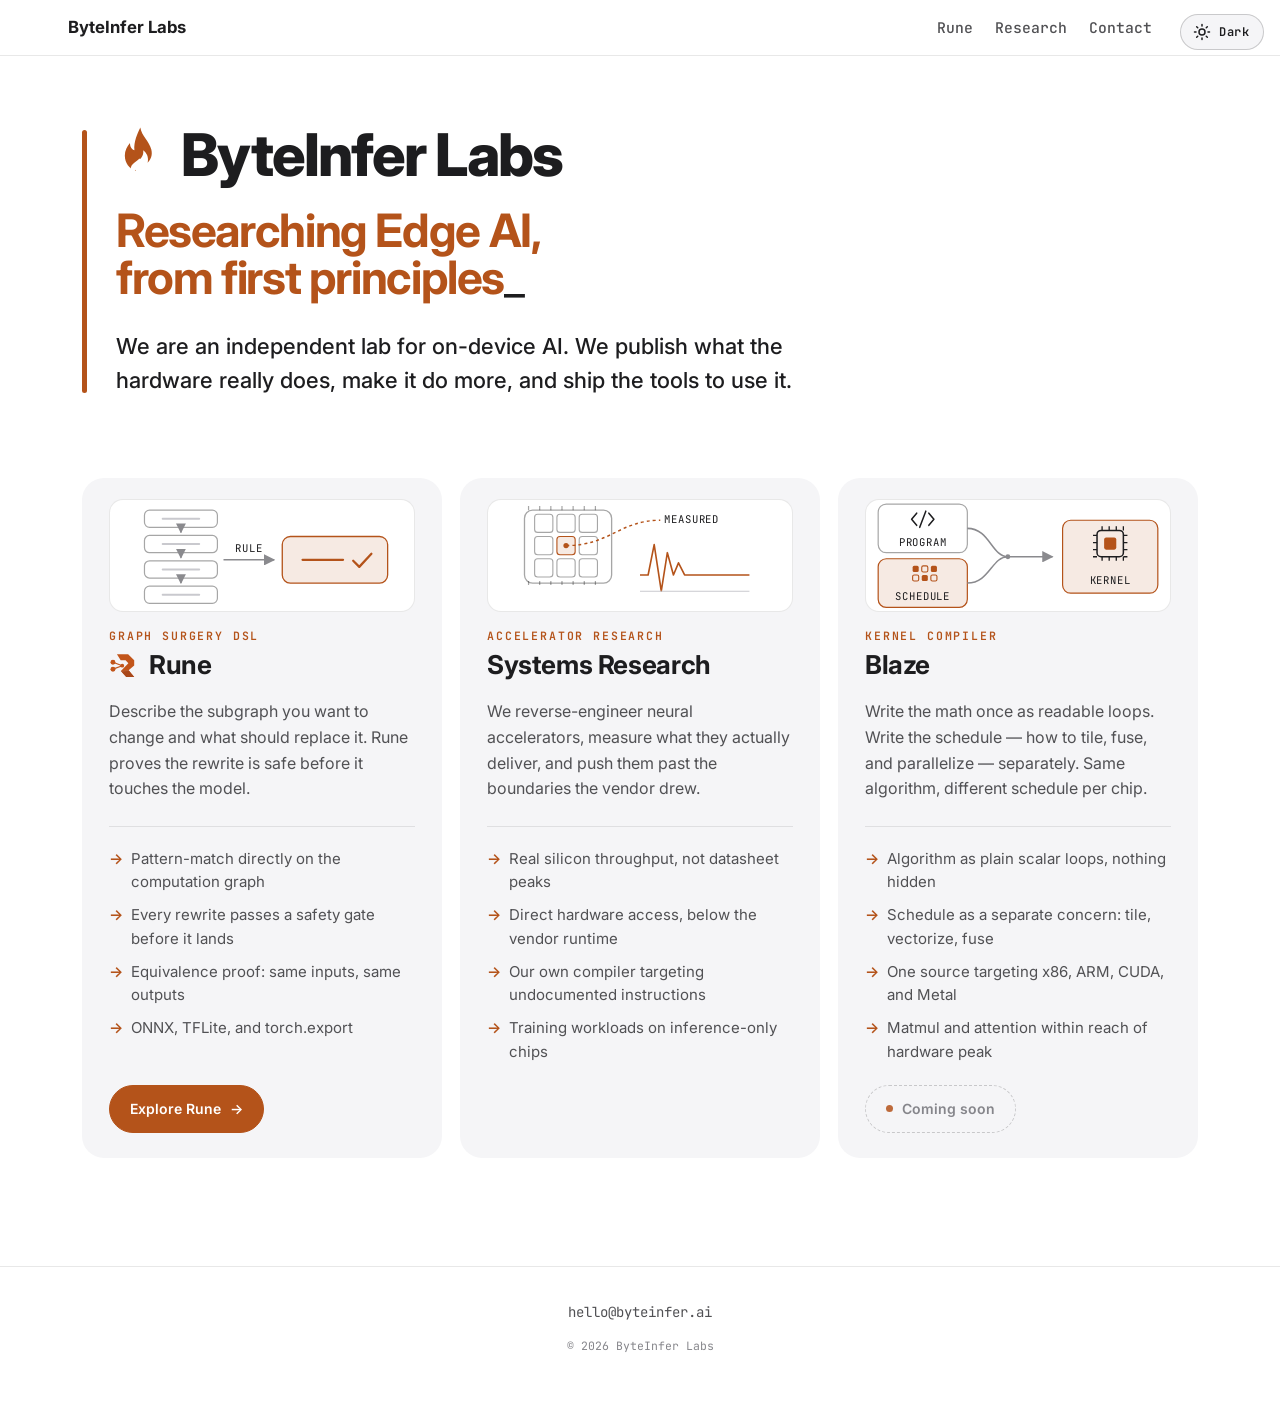
==== index.html @ 76b3116e "rewrite product card prose for clarity Remove redundancy between Rune desc and bullets, replace unex" ====
<!DOCTYPE html>
<html lang="en">
<head>
    <meta charset="UTF-8">
    <meta name="viewport" content="width=device-width, initial-scale=1.0">
    <title>ByteInfer Labs — Researching Edge AI, from first principles</title>
    <meta name="description" content="ByteInfer Labs is an independent lab for on-device AI. We publish what the hardware really does, make it do more, and ship the tools to use it: Rune, a graph surgery DSL; Blaze, a kernel compiler.">
    <script>try{var t=localStorage.getItem('byteinfer-theme');if(!t&&matchMedia('(prefers-color-scheme: dark)').matches)t='dark';if(t==='dark')document.documentElement.setAttribute('data-theme','dark');}catch(e){}</script>
    <link rel="preconnect" href="https://fonts.googleapis.com">
    <link rel="preconnect" href="https://fonts.gstatic.com" crossorigin>
    <link href="https://fonts.googleapis.com/css2?family=JetBrains+Mono:wght@300;400;500;600&family=Inter:wght@300;400;500;600;700;800&family=Space+Grotesk:wght@400;500;600;700&display=swap" rel="stylesheet">
    <link rel="icon" type="image/svg+xml" href="rune/brand/rune-favicon.svg">
    <link rel="stylesheet" href="styles.css">
</head>
<body>
    <button id="theme-toggle" type="button" aria-label="Toggle color theme" title="Toggle light / dark">
        <svg class="ic-sun" viewBox="0 0 24 24" width="18" height="18" fill="none" stroke="currentColor" stroke-width="2" stroke-linecap="round" stroke-linejoin="round"><circle cx="12" cy="12" r="4"></circle><path d="M12 2v2M12 20v2M4.9 4.9l1.4 1.4M17.7 17.7l1.4 1.4M2 12h2M20 12h2M4.9 19.1l1.4-1.4M17.7 6.3l1.4-1.4"></path></svg>
        <svg class="ic-moon" viewBox="0 0 24 24" width="18" height="18" fill="none" stroke="currentColor" stroke-width="2" stroke-linecap="round" stroke-linejoin="round"><path d="M21 12.8A9 9 0 1 1 11.2 3a7 7 0 0 0 9.8 9.8z"></path></svg>
        <span class="tlbl">Dark</span>
    </button>


    <!-- Nav bar -->
    <nav class="topnav">
        <a href="index.html" class="topnav-brand">
            <img src="flame-transparent.png" alt="" class="topnav-flame">
            ByteInfer Labs
        </a>
        <div class="topnav-links">
            <a href="rune/">Rune</a>
            <a href="#research">Research</a>
            <a href="mailto:hello@byteinfer.ai">Contact</a>
        </div>
    </nav>

    <!-- Hero -->
    <section class="hero">
        <div class="hero-content">
            <div class="hero-mark">
                <svg class="flame" viewBox="0 0 64 80" aria-hidden="true"><path fill="var(--accent)" d="M33 2c2 12 12 18 15 30 2 8-1 14-5 18 2-8-2-14-6-17 1 8-4 12-8 16-3 3-4 8-2 12-9-3-15-11-15-21 0-7 3-12 7-17 0 6 3 9 6 10-1-12 4-22 8-31z"/><path fill="var(--bg)" d="M32 44c3 5 6 8 5 14-1 5-5 8-9 9 2-3 2-6 0-9-2 3-5 4-5 8-3-3-4-8-2-12 2-4 7-6 11-10z"/></svg>
                <h1 class="brand-name">ByteInfer Labs</h1>
            </div>
            <h2 class="tagline">Researching Edge AI, from first principles<span class="cursor">_</span></h2>
            <p class="subtitle">We are an independent lab for on-device AI. We publish what the hardware really does, make it do more, and ship the tools to use it.</p>
        </div>
    </section>

    <!-- Products -->
    <section class="product-section">
        <div class="product-grid">
            <!-- Rune -->
            <div class="product-card">
                <div class="product-card-inner">
                    <svg class="card-art" viewBox="0 0 300 110" role="img" aria-hidden="true">
                    <defs><marker id="ah-rune" viewBox="0 0 10 10" refX="9" refY="5" markerWidth="7" markerHeight="7" orient="auto-start-reverse"><path d="M0 0L10 5L0 10z" fill="var(--edge)"/></marker></defs>
<rect x="34" y="10" width="72" height="17" rx="5" fill="var(--nd-fill)" stroke="var(--nd-port-stroke)" stroke-width="1.2"/><path d="M52 18.5h36" stroke="var(--edge-dead)" stroke-width="2" stroke-linecap="round"/>
<rect x="34" y="35" width="72" height="17" rx="5" fill="var(--nd-fill)" stroke="var(--nd-port-stroke)" stroke-width="1.2"/><path d="M52 43.5h36" stroke="var(--edge-dead)" stroke-width="2" stroke-linecap="round"/>
<rect x="34" y="60" width="72" height="17" rx="5" fill="var(--nd-fill)" stroke="var(--nd-port-stroke)" stroke-width="1.2"/><path d="M52 68.5h36" stroke="var(--edge-dead)" stroke-width="2" stroke-linecap="round"/>
<rect x="34" y="85" width="72" height="17" rx="5" fill="var(--nd-fill)" stroke="var(--nd-port-stroke)" stroke-width="1.2"/><path d="M52 93.5h36" stroke="var(--edge-dead)" stroke-width="2" stroke-linecap="round"/>
<path d="M70 27v5" stroke="var(--edge)" stroke-width="1.4" fill="none" marker-end="url(#ah-rune)"/>
<path d="M70 52v5" stroke="var(--edge)" stroke-width="1.4" fill="none" marker-end="url(#ah-rune)"/>
<path d="M70 77v5" stroke="var(--edge)" stroke-width="1.4" fill="none" marker-end="url(#ah-rune)"/>
<path d="M112 59h50" stroke="var(--edge)" stroke-width="1.6" fill="none" marker-end="url(#ah-rune)"/>
<text x="137" y="51" text-anchor="middle" font-family="var(--mono)" font-size="8.5" letter-spacing=".08em" fill="var(--ink-3)">RULE</text>
<rect x="170" y="36" width="104" height="46" rx="8" fill="var(--nd-new-fill)" stroke="var(--accent)" stroke-width="1.3"/>
<path d="M190 59h40" stroke="var(--accent)" stroke-width="2.2" stroke-linecap="round"/>
<path d="M240 60l6 6 12-13" stroke="var(--accent)" stroke-width="2.2" fill="none" stroke-linecap="round" stroke-linejoin="round"/>
                </svg>
                    <div class="product-header">
                        <div>
                            <div class="product-eyebrow">Graph surgery DSL</div>
                            <h3 class="product-name"><img src="rune/brand/rune-mark.svg" alt="" style="height:1.05em;width:auto;margin-right:2px">Rune</h3>
                        </div>
                    </div>
                    <p class="product-desc">Describe the subgraph you want to change and what should replace it. Rune proves the rewrite is safe before it touches the model.</p>
                    <ul class="product-points">
                        <li>Pattern-match directly on the computation graph</li>
                        <li>Every rewrite passes a safety gate before it lands</li>
                        <li>Equivalence proof: same inputs, same outputs</li>
                        <li>ONNX, TFLite, and torch.export</li>
                    </ul>
                    <a href="rune/" class="cta-btn">Explore Rune <span class="arrow">→</span></a>
                </div>
            </div>

            <!-- Research -->
            <div class="product-card" id="research">
                <div class="product-card-inner">
                    <svg class="card-art" viewBox="0 0 300 110" role="img" aria-hidden="true">
                    <defs><marker id="ah-res" viewBox="0 0 10 10" refX="9" refY="5" markerWidth="7" markerHeight="7" orient="auto-start-reverse"><path d="M0 0L10 5L0 10z" fill="var(--edge)"/></marker></defs>
<rect x="36" y="10" width="86" height="72" rx="8" fill="none" stroke="var(--nd-port-stroke)" stroke-width="1.3"/>
<path d="M40 6v4M40 80v4" stroke="var(--nd-port-stroke)" stroke-width="1.2"/><path d="M51 6v4M51 80v4" stroke="var(--nd-port-stroke)" stroke-width="1.2"/><path d="M62 6v4M62 80v4" stroke="var(--nd-port-stroke)" stroke-width="1.2"/><path d="M73 6v4M73 80v4" stroke="var(--nd-port-stroke)" stroke-width="1.2"/><path d="M84 6v4M84 80v4" stroke="var(--nd-port-stroke)" stroke-width="1.2"/><path d="M95 6v4M95 80v4" stroke="var(--nd-port-stroke)" stroke-width="1.2"/><path d="M106 6v4M106 80v4" stroke="var(--nd-port-stroke)" stroke-width="1.2"/>
<rect x="46" y="14" width="18" height="18" rx="3" fill="var(--nd-fill)" stroke="var(--nd-port-stroke)" stroke-width="1.1"/>
<rect x="68" y="14" width="18" height="18" rx="3" fill="var(--nd-fill)" stroke="var(--nd-port-stroke)" stroke-width="1.1"/>
<rect x="90" y="14" width="18" height="18" rx="3" fill="var(--nd-fill)" stroke="var(--nd-port-stroke)" stroke-width="1.1"/>
<rect x="46" y="36" width="18" height="18" rx="3" fill="var(--nd-fill)" stroke="var(--nd-port-stroke)" stroke-width="1.1"/>
<rect x="68" y="36" width="18" height="18" rx="3" fill="var(--nd-new-fill)" stroke="var(--accent)" stroke-width="1.1"/>
<rect x="90" y="36" width="18" height="18" rx="3" fill="var(--nd-fill)" stroke="var(--nd-port-stroke)" stroke-width="1.1"/>
<rect x="46" y="58" width="18" height="18" rx="3" fill="var(--nd-fill)" stroke="var(--nd-port-stroke)" stroke-width="1.1"/>
<rect x="68" y="58" width="18" height="18" rx="3" fill="var(--nd-fill)" stroke="var(--nd-port-stroke)" stroke-width="1.1"/>
<rect x="90" y="58" width="18" height="18" rx="3" fill="var(--nd-fill)" stroke="var(--nd-port-stroke)" stroke-width="1.1"/>
<path d="M77 45C120 45 130 20 170 20" stroke="var(--accent)" stroke-width="1.4" fill="none" stroke-dasharray="3 3"/>
<circle cx="77" cy="45" r="2.6" fill="var(--accent)"/>
<text x="174" y="23" font-family="var(--mono)" font-size="8.5" letter-spacing=".08em" fill="var(--ink-3)">MEASURED</text>
<path d="M150 74h8l6-30 7 46 6-38 6 22 5-12 6 12h64" stroke="var(--accent)" stroke-width="1.6" fill="none" stroke-linejoin="round"/>
<path d="M150 90h108" stroke="var(--edge-dead)" stroke-width="1"/>

                </svg>
                    <div class="product-header">
                        <div>
                            <div class="product-eyebrow">Accelerator research</div>
                            <h3 class="product-name">Systems Research</h3>
                        </div>
                    </div>
                    <p class="product-desc">We reverse-engineer neural accelerators, measure what they actually deliver, and push them past the boundaries the vendor drew.</p>
                    <ul class="product-points">
                        <li>Real silicon throughput, not datasheet peaks</li>
                        <li>Direct hardware access, below the vendor runtime</li>
                        <li>Our own compiler targeting undocumented instructions</li>
                        <li>Training workloads on inference-only chips</li>
                    </ul>

                </div>
            </div>

            <!-- Blaze -->
            <div class="product-card">
                <div class="product-card-inner">
                    <svg class="card-art" viewBox="0 0 300 110" role="img" aria-hidden="true">
                    <defs><marker id="ah-blaze" viewBox="0 0 10 10" refX="9" refY="5" markerWidth="7" markerHeight="7" orient="auto-start-reverse"><path d="M0 0L10 5L0 10z" fill="var(--edge)"/></marker></defs>
<rect x="12" y="4" width="88" height="48" rx="8" fill="var(--nd-fill)" stroke="var(--nd-port-stroke)" stroke-width="1.2"/>
<path d="M50 13l-5 6 5 6M62 13l5 6-5 6M59 11l-6 16" stroke="var(--svg-txt)" stroke-width="1.5" fill="none" stroke-linecap="round" stroke-linejoin="round"/>
<text x="56" y="45" text-anchor="middle" font-family="var(--mono)" font-size="8.5" letter-spacing=".08em" fill="var(--svg-txt)">PROGRAM</text>
<rect x="12" y="58" width="88" height="48" rx="8" fill="var(--nd-new-fill)" stroke="var(--accent)" stroke-width="1.2"/>
<rect x="46" y="65" width="6" height="6" rx="1.5" fill="var(--accent)"/><rect x="55" y="65" width="6" height="6" rx="1.5" fill="none" stroke="var(--accent)" stroke-width="1.1"/><rect x="64" y="65" width="6" height="6" rx="1.5" fill="var(--accent)"/><rect x="46" y="74" width="6" height="6" rx="1.5" fill="none" stroke="var(--accent)" stroke-width="1.1"/><rect x="55" y="74" width="6" height="6" rx="1.5" fill="var(--accent)"/><rect x="64" y="74" width="6" height="6" rx="1.5" fill="none" stroke="var(--accent)" stroke-width="1.1"/>
<text x="56" y="99" text-anchor="middle" font-family="var(--mono)" font-size="8.5" letter-spacing=".08em" fill="var(--svg-txt)">SCHEDULE</text>
<path d="M100 28C122 28 124 56 140 56" stroke="var(--edge)" stroke-width="1.5" fill="none"/>
<path d="M100 82C122 82 124 56 140 56" stroke="var(--edge)" stroke-width="1.5" fill="none"/>
<circle cx="140" cy="56" r="2.4" fill="var(--edge)"/>
<path d="M140 56h44" stroke="var(--edge)" stroke-width="1.6" fill="none" marker-end="url(#ah-blaze)"/>
<rect x="194" y="20" width="94" height="72" rx="8" fill="var(--nd-new-fill)" stroke="var(--accent)" stroke-width="1.2"/>
<rect x="228" y="30" width="26" height="26" rx="4" fill="none" stroke="var(--svg-txt)" stroke-width="1.5"/><rect x="235" y="37" width="12" height="12" rx="2" fill="var(--accent)"/><path d="M233 26v4M233 56v4" stroke="var(--svg-txt)" stroke-width="1.3"/><path d="M240 26v4M240 56v4" stroke="var(--svg-txt)" stroke-width="1.3"/><path d="M247 26v4M247 56v4" stroke="var(--svg-txt)" stroke-width="1.3"/><path d="M254 26v4M254 56v4" stroke="var(--svg-txt)" stroke-width="1.3"/><path d="M224 35h4M254 35h4" stroke="var(--svg-txt)" stroke-width="1.3"/><path d="M224 42h4M254 42h4" stroke="var(--svg-txt)" stroke-width="1.3"/><path d="M224 49h4M254 49h4" stroke="var(--svg-txt)" stroke-width="1.3"/><path d="M224 56h4M254 56h4" stroke="var(--svg-txt)" stroke-width="1.3"/>
<text x="241.0" y="83" text-anchor="middle" font-family="var(--mono)" font-size="9" letter-spacing=".08em" fill="var(--svg-txt)">KERNEL</text>
                </svg>
                    <div class="product-header">
                        <div>
                            <div class="product-eyebrow">Kernel compiler</div>
                            <h3 class="product-name">Blaze</h3>
                        </div>
                    </div>
                    <p class="product-desc">Write the math once as readable loops. Write the schedule — how to tile, fuse, and parallelize — separately. Same algorithm, different schedule per chip.</p>
                    <ul class="product-points">
                        <li>Algorithm as plain scalar loops, nothing hidden</li>
                        <li>Schedule as a separate concern: tile, vectorize, fuse</li>
                        <li>One source targeting x86, ARM, CUDA, and Metal</li>
                        <li>Matmul and attention within reach of hardware peak</li>
                    </ul>
                    <span class="cta-soon">Coming soon</span>
                </div>
            </div>
        </div>
    </section>

    <!-- Footer -->
    <footer class="site-footer">
        <div class="footer-inner">
            <div class="footer-links">
                <a href="mailto:hello@byteinfer.ai">hello@byteinfer.ai</a>
            </div>
            <div class="footer-copy">© 2026 ByteInfer Labs</div>
        </div>
    </footer>

    <script src="script.js"></script>
</body>
</html>
---- styles.css ----
/* ByteInfer Labs — dual-theme design system (ported from the Rune whitepaper) */

/* ═══════════════════ TOKENS ═══════════════════ */
:root{
  /* light (white, matching the Rune page) */
  --bg:#FFFFFF; --card:#F5F5F7; --codebg:#1D1D1F; --paper:#FFFFFF;
  --hair:rgba(0,0,0,.09); --hair-2:rgba(0,0,0,.18);
  --ink:#1D1D1F; --ink-2:#515154; --ink-3:#86868B;
  --accent:#B4531A; --accent-2:#8E3E11; --del:#C0392B; --good:#2E7D46;
  --sel:rgba(180,83,26,.18);
  --nav-bg:rgba(255,255,255,.82);
  --glow:rgba(180,83,26,.10); --flame-glow:rgba(180,83,26,.40);
  --code-txt:#F5F5F7; --code-c:#9A9A9F; --code-k:#F0A36B; --pre-hair:rgba(255,255,255,.08);
  --inline-code:rgba(0,0,0,.06);
  --card-shadow:none;
  /* diagram */
  --nd-fill:#FFFFFF; --nd-dead-fill:#F5F5F7; --nd-init-fill:#F5F5F7;
  --nd-port-stroke:rgba(0,0,0,.35); --nd-init-stroke:rgba(0,0,0,.25);
  --nd-new-fill:rgba(180,83,26,.12);
  --svg-txt:#1D1D1F; --nm:#515154; --t-dead:#A0A0A5; --t-port:#515154;
  --edge:#8A8A8E; --edge-dead:#C9C9CE;
  --net-line:138,138,142; --net-dot:180,83,26;
  --mono:"JetBrains Mono","SF Mono",ui-monospace,Menlo,monospace;
  --sans:"Inter",-apple-system,"SF Pro Text",system-ui,"Segoe UI",Roboto,sans-serif;
  --serif:var(--sans);
}
:root[data-theme="dark"]{
  --bg:#0B0B0D; --card:#141417; --codebg:#0E0E12; --paper:#0B0B0D;
  --hair:rgba(255,255,255,.09); --hair-2:rgba(255,255,255,.17);
  --ink:#ECEAE4; --ink-2:#B4B4BB; --ink-3:#A6A6B0;
  --accent:#F5641E; --accent-2:#FF7F3C; --del:#E5484D; --good:#4CC776;
  --sel:rgba(245,100,30,.3);
  --nav-bg:rgba(11,11,13,.72);
  --glow:rgba(245,100,30,.20); --flame-glow:rgba(245,100,30,.75);
  --code-txt:#ECE3CF; --code-c:#90909A; --code-k:#F5975A; --pre-hair:rgba(255,255,255,.08);
  --inline-code:rgba(255,255,255,.06);
  --card-shadow:0 10px 34px rgba(0,0,0,.4);
  --nd-fill:#1C1C21; --nd-dead-fill:#141417; --nd-init-fill:#16161A;
  --nd-port-stroke:rgba(255,255,255,.32); --nd-init-stroke:rgba(255,255,255,.28);
  --nd-new-fill:rgba(245,100,30,.16);
  --svg-txt:#ECEAE4; --nm:#C2C2CA; --t-dead:#A6A6B0; --t-port:#C8C8D0;
  --edge:rgba(255,255,255,.34); --edge-dead:rgba(255,255,255,.16);
  --net-line:245,100,30; --net-dot:245,100,30;
}

/* ═══════════════════ BASE ═══════════════════ */
*,*::before,*::after{margin:0;padding:0;box-sizing:border-box}
html{scroll-behavior:smooth;background:var(--bg)}
body{font-family:var(--serif);background:transparent;color:var(--ink);
  min-height:100vh;font-size:17px;line-height:1.7;-webkit-font-smoothing:antialiased;
  transition:background .25s,color .25s}
::selection{background:var(--sel);color:var(--ink)}

h1,h2,h3,h4{font-family:var(--sans);color:var(--ink);letter-spacing:-.015em;line-height:1.1}
a{color:var(--accent);text-decoration:none;transition:color .15s}
a:hover{color:var(--accent-2)}
img{max-width:100%}

/* code */
code{font-family:var(--mono)}
.code-block{background:var(--codebg);border:1px solid var(--pre-hair);border-radius:12px;
  padding:18px 20px;overflow-x:auto;line-height:1.62;color:var(--code-txt);
  font-family:var(--mono);font-size:12.5px;margin:0}
.code-block code{color:inherit;background:none}
.code-block .kw{color:var(--code-k);font-weight:600}
.code-block .fn{color:#E8C07A}
.code-block .ty{color:#C7A98B}
.code-block .str{color:#C9A05C}
.code-block .cm{color:var(--code-c)}
.code-block .prompt{color:#E88A3E}
.code-block .dim{color:#8E8E98}
.code-block .accent{color:#F5975A;font-weight:600}
.code-terminal{line-height:1.5}

/* ═══════════════════ BACKGROUND ═══════════════════ */
.noise-overlay{position:fixed;inset:0;pointer-events:none;z-index:1000;opacity:.03;
  background-image:url("data:image/svg+xml,%3Csvg viewBox='0 0 256 256' xmlns='http://www.w3.org/2000/svg'%3E%3Cfilter id='noise'%3E%3CfeTurbulence type='fractalNoise' baseFrequency='0.9' numOctaves='4' stitchTiles='stitch'/%3E%3C/filter%3E%3Crect width='100%25' height='100%25' filter='url(%23noise)'/%3E%3C/svg%3E")}
#graph-canvas,#neural-canvas{position:fixed;top:0;left:0;width:100vw;height:100vh;pointer-events:none}
#graph-canvas{z-index:-2;opacity:.45}
#neural-canvas{z-index:-1;opacity:.28}

/* ═══════════════════ THEME TOGGLE ═══════════════════ */
#theme-toggle{position:fixed;top:14px;right:16px;z-index:200;display:inline-flex;align-items:center;gap:8px;
  font-family:var(--mono);font-size:12px;font-weight:600;letter-spacing:.04em;color:var(--ink);
  background:var(--card);border:1px solid var(--hair-2);border-radius:999px;padding:8px 14px 8px 12px;
  cursor:pointer;box-shadow:var(--card-shadow);transition:color .15s,border-color .15s,background .15s}
#theme-toggle:hover{color:var(--accent);border-color:var(--accent)}
#theme-toggle svg{display:block}
#theme-toggle .ic-moon{display:none}
:root[data-theme="dark"] #theme-toggle .ic-sun{display:none}
:root[data-theme="dark"] #theme-toggle .ic-moon{display:block}
@media(max-width:520px){#theme-toggle .tlbl{display:none}#theme-toggle{padding:9px}}

/* ═══════════════════ TOP NAV ═══════════════════ */
.topnav{position:fixed;top:0;left:0;right:0;height:56px;display:flex;align-items:center;
  justify-content:space-between;padding:0 32px;background:var(--nav-bg);
  backdrop-filter:blur(12px);-webkit-backdrop-filter:blur(12px);
  border-bottom:1px solid var(--hair);z-index:100}
.topnav-brand{display:flex;align-items:center;gap:10px;color:var(--ink);
  font-family:var(--sans);font-weight:700;font-size:.95rem}
.topnav-brand:hover{color:var(--ink)}
.topnav-flame{width:22px;height:auto;filter:drop-shadow(0 0 6px var(--flame-glow))}
.topnav-links{display:flex;gap:22px;align-items:center;margin-right:96px}
.topnav-links a{color:var(--ink-2);font-size:.92rem;font-weight:500;font-family:var(--mono)}
.topnav-links a:hover,.topnav-links a.active{color:var(--accent)}

/* ═══════════════════ HERO (index) ═══════════════════ */
.hero{position:relative;z-index:1;overflow:hidden;padding:14vh 2rem 7vh}
.hero-content{animation:fadeUp 1.1s ease-out;position:relative;z-index:1;max-width:1116px;margin:0 auto;text-align:left;padding-left:34px}
.hero-content::before{content:"";position:absolute;left:0;top:4px;bottom:4px;width:5px;border-radius:3px;background:var(--accent)}
@keyframes fadeUp{from{opacity:0;transform:translateY(18px)}to{opacity:1;transform:translateY(0)}}
.hero-mark{display:flex;align-items:center;gap:18px;margin-bottom:22px}
.flame{width:auto;height:clamp(40px,4.6vw,60px);flex:none;filter:none}
.flame-glow,.logo-container{display:none}
.brand-name{font-family:var(--sans);font-weight:800;font-size:clamp(34px,4.6vw,60px);letter-spacing:-.03em;
  line-height:1;color:var(--ink);margin:0}
.tagline{font-family:var(--sans);font-weight:700;font-size:clamp(28px,3.6vw,46px);
  line-height:1.02;letter-spacing:-.03em;color:var(--accent);text-wrap:balance;max-width:16ch;margin:0}
.cursor{color:var(--ink);font-weight:400;animation:blink 1.1s steps(1) infinite}
@keyframes blink{50%{opacity:0}}
.subtitle{font-size:22px;line-height:1.55;color:var(--ink);max-width:52ch;margin:28px 0 0;font-weight:500}
@media(max-width:640px){.hero-mark{gap:12px}.hero-content{padding-left:22px}.subtitle{font-size:18px}}

/* ═══════════════════ PRODUCT CARDS (index) ═══════════════════ */
.product-section{position:relative;z-index:1;padding:2vh 2rem 4vh;max-width:1180px;margin:0 auto}
.product-grid{display:grid;grid-template-columns:repeat(3,1fr);gap:18px}
@media(max-width:1000px){.product-grid{grid-template-columns:1fr 1fr}}
@media(max-width:700px){.product-grid{grid-template-columns:1fr}}
.product-card{background:var(--card);border:1px solid transparent;border-radius:22px;
  box-shadow:var(--card-shadow);overflow:hidden;transition:border-color .2s,transform .2s}
.product-card:hover{border-color:var(--hair-2);transform:translateY(-3px)}
.product-card-inner{padding:26px 26px 24px;display:flex;flex-direction:column;height:100%}
.product-header{display:flex;align-items:flex-start;gap:14px;margin-bottom:8px}
.product-flame{width:34px;height:auto;flex:none;filter:drop-shadow(0 0 8px var(--flame-glow))}
.product-eyebrow{font-family:var(--mono);font-size:11.5px;font-weight:600;letter-spacing:.16em;
  text-transform:uppercase;color:var(--accent);margin-bottom:5px}
.product-name{font-family:var(--sans);font-weight:700;font-size:26px;color:var(--ink);display:flex;align-items:center;gap:10px}
.product-badge{font-family:var(--mono);font-size:10px;font-weight:600;letter-spacing:.08em;
  text-transform:uppercase;color:var(--accent);border:1px solid var(--accent);border-radius:5px;padding:2px 7px}
.product-desc{font-size:16px;line-height:1.6;color:var(--ink-2);margin:12px 0 18px}
.product-numbers{display:grid;grid-template-columns:1fr 1fr;gap:14px 18px;margin:6px 0 22px;
  padding-top:20px;border-top:1px solid var(--hair)}
.number-item{display:flex;flex-direction:column;gap:1px}
.number-value{font-family:var(--sans);font-weight:700;font-size:24px;color:var(--accent);
  font-variant-numeric:tabular-nums;line-height:1.1}
.number-unit{font-family:var(--mono);font-size:11px;color:var(--ink-3);font-weight:500}
.number-label{font-size:11.5px;color:var(--ink-3);line-height:1.35;margin-top:3px}
.cta-btn{display:inline-flex;align-items:center;gap:9px;align-self:flex-start;margin-top:auto;
  font-family:var(--sans);font-weight:600;font-size:14px;cursor:pointer;
  color:#FFFFFF;background:var(--accent);border:1px solid var(--accent);border-radius:999px;
  padding:11px 20px;transition:background .15s,transform .15s}
.cta-btn:hover{background:var(--accent-2);color:#FFFFFF;transform:translateY(-1px)}
.cta-btn .arrow{transition:transform .15s}
.cta-btn:hover .arrow{transform:translateX(3px)}
.cta-ghost{color:var(--accent);background:transparent}
.cta-ghost:hover{color:var(--accent-2);background:var(--inline-code)}
.cta-soon{display:inline-flex;align-items:center;gap:9px;align-self:flex-start;margin-top:auto;font-family:var(--sans);font-weight:600;font-size:14px;
  color:var(--ink-3);background:transparent;border:1px dashed var(--hair-2);border-radius:999px;padding:11px 20px}
.cta-soon::before{content:"";width:7px;height:7px;border-radius:50%;background:var(--accent);opacity:.85}
.teaser-cta-row{display:flex;align-items:center;gap:14px;flex-wrap:wrap}

/* ═══════════════════ PHILOSOPHY ═══════════════════ */
.philosophy{text-align:center;padding:6vh 2rem;position:relative;z-index:1}
.philosophy p{font-family:var(--sans);font-weight:600;font-size:clamp(20px,3vw,28px);
  color:var(--ink);letter-spacing:-.01em}

/* ═══════════════════ PRODUCT PAGE HERO ═══════════════════ */
.blaze-page{padding-top:56px}
.blaze-hero{text-align:center;padding:12vh 2rem 5vh;position:relative;overflow:hidden}
.blaze-hero::before{content:"";position:absolute;top:-120px;left:50%;transform:translateX(-50%);
  width:640px;height:420px;pointer-events:none;background:radial-gradient(closest-side,var(--glow),transparent 72%)}
.blaze-hero-content{position:relative;z-index:1;animation:fadeUp 1s ease-out}
.blaze-hero-title{display:flex;align-items:center;justify-content:center;gap:16px;margin-bottom:20px}
.blaze-hero-flame{width:52px;height:auto;filter:drop-shadow(0 0 20px var(--flame-glow))}
.blaze-hero-title h1{font-family:var(--sans);font-weight:700;font-size:clamp(40px,7vw,68px);
  display:flex;align-items:center;gap:14px}
.blaze-badge{font-family:var(--mono);font-size:14px;font-weight:600;letter-spacing:.06em;
  text-transform:uppercase;color:var(--accent);border:1px solid var(--accent);border-radius:7px;
  padding:4px 10px;vertical-align:middle}
.blaze-hero-sub{font-family:var(--sans);font-weight:500;font-size:clamp(18px,2.6vw,23px);
  color:var(--ink);max-width:40ch;margin:0 auto 14px}
.blaze-hero-desc{font-size:16px;line-height:1.6;color:var(--ink-2);max-width:56ch;margin:0 auto}

/* ═══════════════════ NUMBERS STRIP ═══════════════════ */
.numbers-strip{padding:3vh 2rem}
.numbers-strip-inner{max-width:1080px;margin:0 auto;display:flex;flex-wrap:wrap;justify-content:center;
  align-items:center;gap:8px 0;background:var(--card);border:1px solid var(--hair);border-radius:16px;
  padding:22px 18px;box-shadow:var(--card-shadow)}
.strip-number{display:flex;flex-direction:column;align-items:center;gap:1px;padding:6px 22px;text-align:center;flex:1 0 auto}
.strip-value{font-family:var(--sans);font-weight:700;font-size:27px;color:var(--accent);
  font-variant-numeric:tabular-nums;line-height:1.05}
.strip-unit{font-family:var(--mono);font-size:11px;color:var(--ink-3);font-weight:500}
.strip-label{font-size:11px;color:var(--ink-3);margin-top:3px;max-width:15ch;line-height:1.3}
.strip-sep{width:1px;align-self:stretch;background:var(--hair-2);margin:6px 0}
@media(max-width:720px){.strip-sep{display:none}.strip-number{flex:1 0 40%}}
/* qualitative highlights variant (directional guidance, no absolute figures) */
.numbers-strip-inner.qual{display:grid;grid-template-columns:repeat(6,1fr);align-items:start;gap:16px 0}
.numbers-strip-inner.qual .strip-sep{display:none}
.numbers-strip-inner.qual .strip-number{padding:6px 14px}
.numbers-strip-inner.qual .strip-value{font-size:17px;font-weight:600;letter-spacing:-.01em;
  line-height:1.2;max-width:14ch}
.numbers-strip-inner.qual .strip-label{margin-top:5px;max-width:18ch}
@media(max-width:860px){.numbers-strip-inner.qual{grid-template-columns:repeat(3,1fr)}}
@media(max-width:520px){.numbers-strip-inner.qual{grid-template-columns:repeat(2,1fr)}}

/* qualitative capability points (index product cards) */
.product-points{list-style:none;display:flex;flex-direction:column;gap:10px;
  margin:6px 0 22px;padding-top:20px;border-top:1px solid var(--hair);flex:1}
.product-points li{position:relative;padding-left:22px;font-size:15px;color:var(--ink-2);line-height:1.55}
.product-points li::before{content:"\2192";position:absolute;left:0;color:var(--accent);font-weight:600}

/* qualitative capability grid (blaze performance) */
.cap-grid{display:grid;grid-template-columns:1fr 1fr;gap:20px;margin-top:38px}
@media(max-width:820px){.cap-grid{grid-template-columns:1fr}}
.cap-card{background:var(--card);border:1px solid var(--hair);border-radius:14px;padding:22px 24px;box-shadow:var(--card-shadow)}
.cap-card h3{font-family:var(--sans);font-weight:600;font-size:17px;color:var(--ink);
  display:flex;align-items:baseline;gap:10px;margin-bottom:14px;padding-bottom:12px;border-bottom:1px solid var(--hair)}
.cap-rows{display:flex;flex-direction:column;gap:2px}
.cap-row{display:flex;justify-content:space-between;gap:16px;padding:8px 0;border-bottom:1px solid var(--hair)}
.cap-row:last-child{border-bottom:none}
.cap-kernel{font-size:13.5px;color:var(--ink-2)}
.cap-val{font-family:var(--mono);font-size:12.5px;font-weight:500;color:var(--accent);white-space:nowrap}

/* ═══════════════════ CTA STRIP ═══════════════════ */
.cta-strip{text-align:center;padding:6vh 2rem 4vh;position:relative;z-index:1}
.cta-strip-text{font-family:var(--sans);font-weight:500;font-size:19px;color:var(--ink);
  max-width:46ch;margin:0 auto 22px;line-height:1.5}

/* ═══════════════════ SECTIONS ═══════════════════ */
.section-title{font-family:var(--sans);font-weight:700;font-size:clamp(24px,3.4vw,34px);
  text-align:center;color:var(--ink)}
.section-sub{text-align:center;font-size:16px;color:var(--ink-2);max-width:60ch;margin:12px auto 0;line-height:1.55}
.how-section,.perf-section,.backends-section,.example-section,.charts-section,.vocab-section,.figure-section,.gate-section,.cases-section{
  max-width:1080px;margin:0 auto;padding:6vh 2rem 2vh;position:relative;z-index:1}

/* how columns */
.how-columns{display:flex;align-items:stretch;justify-content:center;gap:16px;margin-top:38px;flex-wrap:wrap}
.how-col{flex:1 1 280px;max-width:340px;background:var(--card);border:1px solid var(--hair);
  border-radius:14px;padding:22px;box-shadow:var(--card-shadow)}
.how-step{font-family:var(--mono);font-weight:600;font-size:13px;color:#FBF5E6;background:var(--accent);
  width:26px;height:26px;border-radius:50%;display:flex;align-items:center;justify-content:center;margin-bottom:12px}
.how-col h3{font-family:var(--sans);font-weight:600;font-size:17px;color:var(--ink);margin-bottom:4px}
.how-file{font-family:var(--mono);font-size:11.5px;color:var(--ink-3);margin-bottom:12px}
.how-note{font-size:12.5px;color:var(--ink-3);margin-top:12px;line-height:1.45}
.how-arrow{display:flex;align-items:center;color:var(--accent);font-size:24px;font-weight:300}
@media(max-width:820px){.how-arrow{transform:rotate(90deg)}}

/* perf grid */
.perf-grid{display:grid;grid-template-columns:1fr 1fr;gap:20px;margin-top:38px}
@media(max-width:820px){.perf-grid{grid-template-columns:1fr}}
.perf-card{background:var(--card);border:1px solid var(--hair);border-radius:14px;padding:22px 24px;box-shadow:var(--card-shadow)}
.perf-card h3{font-family:var(--sans);font-weight:600;font-size:17px;color:var(--ink);
  display:flex;align-items:baseline;gap:10px;margin-bottom:14px;padding-bottom:12px;border-bottom:1px solid var(--hair)}
.perf-hw{font-family:var(--mono);font-size:11px;font-weight:500;color:var(--ink-3)}
.perf-rows{display:flex;flex-direction:column;gap:2px}
.perf-row{display:flex;justify-content:space-between;gap:16px;padding:7px 0;border-bottom:1px solid var(--hair)}
.perf-row:last-child{border-bottom:none}
.perf-kernel{font-size:13.5px;color:var(--ink-2)}
.perf-val{font-family:var(--mono);font-size:13px;font-weight:500;color:var(--accent);
  font-variant-numeric:tabular-nums;white-space:nowrap}
.perf-callout{margin-top:16px;padding-top:14px;border-top:1px solid var(--hair-2)}
.perf-callout-label{font-family:var(--mono);font-size:11px;letter-spacing:.05em;text-transform:uppercase;
  color:var(--ink-3);margin-bottom:8px}
.perf-callout-row{display:flex;justify-content:space-between;font-family:var(--mono);font-size:13px;padding:3px 0}
.perf-callout-row .dim{color:var(--ink-3)}
.perf-callout-row .accent{color:var(--accent);font-weight:600}
.perf-note{text-align:center;font-size:12px;color:var(--ink-3);max-width:70ch;margin:22px auto 0;line-height:1.5}

/* charts */
.charts-grid{display:grid;grid-template-columns:1fr 1fr;gap:20px}
@media(max-width:820px){.charts-grid{grid-template-columns:1fr}}
.chart-card{background:var(--card);border:1px solid var(--hair);border-radius:14px;padding:16px;box-shadow:var(--card-shadow)}
.chart-img{width:100%;height:auto;display:block;border-radius:8px}

/* backends */
.backends-grid{display:grid;grid-template-columns:repeat(auto-fit,minmax(170px,1fr));gap:16px;margin-top:38px}
.backend-card{background:var(--card);border:1px solid var(--hair);border-radius:12px;padding:20px;text-align:center;
  box-shadow:var(--card-shadow);transition:border-color .2s,transform .2s}
.backend-card:hover{border-color:var(--accent);transform:translateY(-2px)}
.backend-icon{font-family:var(--mono);font-weight:700;font-size:13px;letter-spacing:.05em;color:var(--accent);
  border:1px solid var(--accent);border-radius:8px;width:52px;height:36px;display:flex;align-items:center;
  justify-content:center;margin:0 auto 12px}
.backend-card h3{font-family:var(--sans);font-weight:600;font-size:15px;color:var(--ink);margin-bottom:5px}
.backend-card p{font-family:var(--mono);font-size:11px;color:var(--ink-3);line-height:1.5}
.backend-experimental{opacity:.72}

/* example grid */
.example-grid{display:grid;grid-template-columns:1fr 1fr;gap:20px;margin-top:38px}
@media(max-width:820px){.example-grid{grid-template-columns:1fr}}
.example-block{background:var(--card);border:1px solid var(--hair);border-radius:14px;overflow:hidden;box-shadow:var(--card-shadow)}
.example-label{font-family:var(--mono);font-size:11.5px;font-weight:500;color:var(--ink-3);
  padding:13px 18px;border-bottom:1px solid var(--hair);background:var(--inline-code)}
.example-block .code-block{border:0;border-radius:0;margin:0}

/* ═══════════════════ COMMAND VOCAB (cheatsheet, rune) ═══════════════════ */
.cmdgrid{display:grid;grid-template-columns:repeat(auto-fill,minmax(230px,1fr));gap:12px;margin-top:38px}
.cmdcard{border:1px solid var(--hair-2);border-radius:12px;padding:14px 16px;background:var(--card);
  display:flex;flex-direction:column;gap:3px;box-shadow:var(--card-shadow)}
.cmdcard .cmdsym{font-family:var(--mono);font-size:16px;font-weight:700;color:var(--accent);line-height:1.2}
.cmdcard .cmdname{font-size:11px;font-weight:700;letter-spacing:.09em;text-transform:uppercase;color:var(--ink-3)}
.cmdcard .cmddesc{font-size:13.5px;color:var(--ink-2);line-height:1.45;margin-top:2px}
.cmdcard .cmdex{font-family:var(--mono);font-size:12px;color:var(--ink);background:var(--inline-code);
  border-radius:4px;padding:3px 7px;margin-top:6px;align-self:flex-start;max-width:100%;overflow-x:auto;white-space:nowrap}

/* ═══════════════════ GRAPH FIGURE (rune) ═══════════════════ */
.figframe{display:grid;grid-template-columns:minmax(0,1.05fr) minmax(0,1fr);gap:34px;align-items:center;margin-top:36px}
@media(max-width:860px){.figframe{grid-template-columns:1fr}}
.plate{background:var(--card);border:1px solid var(--hair);border-radius:16px;padding:22px;box-shadow:var(--card-shadow)}
.gpanel{margin:0 0 18px}
.gpanel:last-child{margin-bottom:0}
.glbl{font-family:var(--mono);font-size:10.5px;font-weight:500;letter-spacing:.06em;color:var(--ink-3);
  text-transform:uppercase;margin:2px 0 10px 2px}
.gscroll{overflow-x:auto;padding-bottom:4px}
.gscroll svg{display:block;margin:0 auto;max-width:100%;height:auto}
.figtext > :first-child{margin-top:0}
.figtext p{font-size:15px;color:var(--ink-2);line-height:1.6;margin:0 0 14px}
.legend{display:flex;gap:18px;flex-wrap:wrap;font-family:var(--mono);font-size:11px;color:var(--ink-3);margin:2px 0 14px 2px}
.legend span{display:inline-flex;align-items:center;gap:7px}
.sw{display:inline-block;width:15px;height:10px;border-radius:3px}
/* svg node/edge classes (mirror the whitepaper) */
svg text{font-family:var(--mono);font-size:10.5px;fill:var(--svg-txt)}
svg .op{font-size:11px;font-weight:600}
svg .nm{font-size:8.5px;fill:var(--nm)}
svg .node{fill:var(--nd-fill);stroke:var(--hair-2);stroke-width:1}
svg .node-dead{fill:var(--nd-dead-fill);stroke:var(--edge-dead);stroke-width:1;stroke-dasharray:3 3}
svg .t-dead{fill:var(--t-dead)}
svg .node-new{fill:var(--nd-new-fill);stroke:var(--accent);stroke-width:1.4}
svg .t-new{fill:var(--accent-2)}
svg .node-port{fill:none;stroke:var(--nd-port-stroke);stroke-width:1;stroke-dasharray:2 3}
svg .t-port{fill:var(--t-port)}
svg .e{stroke:var(--edge);stroke-width:1.2;fill:none}
svg .e-dead{stroke:var(--edge-dead);stroke-width:1;stroke-dasharray:3 3;fill:none}
svg .e-new{stroke:var(--accent);stroke-width:1.7;fill:none}
svg .e-del{stroke:var(--del);stroke-width:1.4;stroke-dasharray:5 3;fill:none}

/* ═══════════════════ GRAPH GALLERY (rune) ═══════════════════ */
#graph-gallery{border:1px solid var(--hair-2);border-radius:16px;overflow:hidden;
  background:var(--card);margin-top:38px;box-shadow:var(--card-shadow)}
.gg-btns{display:flex;flex-wrap:wrap;gap:8px;padding:18px 20px 4px}
.rulebtn{font-family:var(--sans);font-size:13px;font-weight:600;padding:7px 14px;border-radius:999px;
  border:1px solid var(--hair-2);background:transparent;color:var(--ink-2);cursor:pointer;transition:.15s}
.rulebtn:hover{border-color:var(--accent);color:var(--accent)}
.rulebtn.active{background:var(--accent);border-color:var(--accent);color:#FBF5E6}
.rulebtn:focus-visible{outline:2px solid var(--accent);outline-offset:2px}
.gg-stage{display:grid;grid-template-columns:1fr auto 1fr;align-items:center;gap:14px;
  padding:22px 24px 8px}
@media(max-width:720px){.gg-stage{grid-template-columns:1fr;gap:8px}}
.gg-half{min-width:0}
.gg-glabel{font-family:var(--mono);font-size:10px;font-weight:600;letter-spacing:.09em;
  text-transform:uppercase;color:var(--ink-3);margin:0 0 8px 2px}
.gg-g{overflow-x:auto}
.gg-g svg{display:block;max-width:100%;height:auto}
.gg-arrow{color:var(--accent);font-size:22px;line-height:1;text-align:center}
@media(max-width:720px){.gg-arrow{transform:rotate(90deg);margin:2px 0}}
.gg-note{font-size:14px;color:var(--ink-2);line-height:1.55;padding:8px 24px 18px;max-width:80ch}
.gg-legend{display:flex;gap:18px;flex-wrap:wrap;font-family:var(--mono);font-size:11px;
  color:var(--ink-3);padding:0 24px 18px}
.gg-legend span{display:inline-flex;align-items:center;gap:7px}
.gg-sw{display:inline-block;width:14px;height:10px;border-radius:3px}

/* ═══════════════════ CASE CARDS (rune) ═══════════════════ */
.cases-grid{display:grid;grid-template-columns:repeat(auto-fit,minmax(240px,1fr));gap:18px;margin-top:38px}
.case-card{background:var(--card);border:1px solid var(--hair);border-radius:14px;padding:20px 22px;box-shadow:var(--card-shadow)}
.case-card .case-tag{font-family:var(--mono);font-size:10.5px;font-weight:600;letter-spacing:.09em;
  text-transform:uppercase;color:var(--accent);margin-bottom:8px}
.case-card h3{font-family:var(--sans);font-weight:600;font-size:16px;color:var(--ink);margin-bottom:8px}
.case-card p{font-size:13.5px;color:var(--ink-2);line-height:1.55;margin-bottom:12px}
.case-metric{display:flex;align-items:baseline;gap:8px;font-family:var(--sans);border-top:1px solid var(--hair);padding-top:12px}
.case-metric .cm-val{font-weight:700;font-size:20px;color:var(--accent);font-variant-numeric:tabular-nums}
.case-metric .cm-lab{font-size:12px;color:var(--ink-3)}

/* gate pitch */
.gate-band{background:var(--card);border:1px solid var(--hair);border-radius:16px;padding:30px 32px;
  margin-top:38px;box-shadow:var(--card-shadow);display:grid;grid-template-columns:minmax(0,1fr) minmax(0,320px);
  gap:28px;align-items:center}
@media(max-width:820px){.gate-band{grid-template-columns:1fr}}
.gate-band h3{font-family:var(--sans);font-weight:700;font-size:21px;color:var(--ink);margin-bottom:10px}
.gate-band p{font-size:15px;color:var(--ink-2);line-height:1.6}
.inv-list{display:flex;flex-direction:column;gap:8px}
.inv-row{display:flex;gap:11px;align-items:baseline;font-size:13px;color:var(--ink-2)}
.inv-row b{font-family:var(--mono);font-size:11px;font-weight:700;color:#FBF5E6;background:var(--del);
  border-radius:5px;padding:2px 7px;flex:none}

/* ═══════════════════ WHITEPAPER TEASER (rune) ═══════════════════ */
.wp-teaser-section{max-width:1080px;margin:0 auto;padding:7vh 2rem 2vh;position:relative;z-index:1}
.wp-teaser{background:var(--card);border:1px solid var(--hair-2);border-radius:18px;box-shadow:var(--card-shadow);
  display:grid;grid-template-columns:minmax(0,1fr) minmax(0,430px);overflow:hidden}
@media(max-width:860px){.wp-teaser{grid-template-columns:1fr}}
.wp-teaser-body{padding:34px 36px}
.wp-teaser-eyebrow{font-family:var(--mono);font-size:11px;font-weight:600;letter-spacing:.16em;
  text-transform:uppercase;color:var(--accent);margin-bottom:12px}
.wp-teaser-body h2{font-family:var(--sans);font-weight:700;font-size:clamp(23px,3vw,30px);color:var(--ink);
  text-align:left;line-height:1.1;margin-bottom:12px}
.wp-teaser-body > p{font-size:15.5px;color:var(--ink-2);line-height:1.6;margin-bottom:18px;max-width:52ch}
.wp-teaser-list{list-style:none;display:flex;flex-direction:column;gap:9px;margin-bottom:26px}
.wp-teaser-list li{position:relative;padding-left:22px;font-size:14px;color:var(--ink-2);line-height:1.5}
.wp-teaser-list li::before{content:"\2192";position:absolute;left:0;color:var(--accent);font-weight:600}
.wp-teaser-visual{position:relative;background:var(--bg);border-left:1px solid var(--hair);padding:26px 26px 0;overflow:hidden;min-height:280px}
@media(max-width:860px){.wp-teaser-visual{border-left:none;border-top:1px solid var(--hair);min-height:230px}}
.wp-page-brand{display:flex;align-items:center;gap:8px;font-family:var(--sans);font-weight:700;font-size:11.5px;
  letter-spacing:.02em;color:var(--ink-2);margin-bottom:16px}
.wp-page-brand img{width:14px;height:auto;filter:drop-shadow(0 0 5px var(--flame-glow))}
.wp-page-h{font-family:var(--sans);font-weight:700;font-size:17px;color:var(--ink);line-height:1.25;margin-bottom:10px}
.wp-page-p{font-size:12.5px;color:var(--ink-3);line-height:1.62;margin-bottom:16px}
.wp-page-fade{position:absolute;left:0;right:0;bottom:0;height:96px;pointer-events:none;
  background:linear-gradient(to bottom,transparent,var(--bg))}

/* ═══════════════════ MODAL ═══════════════════ */
.modal-overlay{position:fixed;inset:0;z-index:500;display:flex;align-items:center;justify-content:center;
  padding:2rem;background:rgba(0,0,0,.55);backdrop-filter:blur(4px)}
.modal-box{background:var(--card);border:1px solid var(--hair-2);border-radius:16px;padding:32px 30px;
  max-width:440px;width:100%;position:relative;box-shadow:0 24px 60px rgba(0,0,0,.35)}
.modal-close{position:absolute;top:14px;right:16px;background:none;border:none;color:var(--ink-3);
  font-size:26px;line-height:1;cursor:pointer}
.modal-close:hover{color:var(--accent)}
.modal-title{font-family:var(--sans);font-weight:700;font-size:22px;color:var(--ink);margin-bottom:6px}
.modal-sub{font-size:14px;color:var(--ink-2);margin-bottom:20px}
.access-form{display:flex;flex-direction:column;gap:12px}
.access-input{font-family:var(--serif);font-size:14px;color:var(--ink);background:var(--bg);
  border:1px solid var(--hair-2);border-radius:9px;padding:11px 13px;width:100%}
.access-input::placeholder{color:var(--ink-3)}
.access-input:focus{outline:none;border-color:var(--accent)}
.access-textarea{resize:vertical;min-height:70px;font-family:var(--serif)}
.access-btn{justify-content:center;margin-top:4px}
.access-success{display:flex;align-items:center;gap:10px;font-size:15px;color:var(--ink);padding:14px 0}
.access-check{color:var(--good);font-size:20px}

/* ═══════════════════ FOOTER ═══════════════════ */
.site-footer{border-top:1px solid var(--hair);margin-top:8vh;padding:34px 32px 56px;position:relative;z-index:1}
.footer-inner{max-width:1080px;margin:0 auto;display:flex;flex-direction:column;align-items:center;gap:12px;text-align:center}
.footer-status{font-family:var(--mono);font-size:12.5px;color:var(--ink-2)}
.footer-access-link{color:var(--accent);cursor:pointer}
.footer-links{display:flex;gap:12px;align-items:center;font-family:var(--mono);font-size:14px}
.footer-links a{color:var(--ink-2)}
.footer-links a:hover{color:var(--accent)}
.footer-dot{color:var(--ink-3)}
.footer-copy{font-family:var(--mono);font-size:11.5px;color:var(--ink-3)}

/* ═══════════════════ SCROLL FADE ═══════════════════ */
.fade-in{opacity:0;transform:translateY(22px);transition:opacity .7s ease,transform .7s ease}
.fade-in.visible{opacity:1;transform:translateY(0)}
@media(prefers-reduced-motion:reduce){
  .fade-in{opacity:1;transform:none;transition:none}
  .hero-content,.blaze-hero-content{animation:none}
  .cursor{animation:none}
}

/* ═══════════════════ RESEARCH CARD ═══════════════════ */
.pub-list{list-style:none;margin:0 0 22px;padding:10px 0 0;border-top:1px solid var(--hair);display:flex;flex-direction:column;gap:8px}
.pub-list li{font-size:13.5px;line-height:1.4}
.pub-list a{color:var(--ink);text-decoration:none;border-bottom:1px solid var(--hair-2)}
.pub-list a:hover{color:var(--accent);border-color:var(--accent)}
.pub-list .pub-part{font-family:var(--mono);font-size:11px;color:var(--ink-3);margin-right:6px}
.pub-intro{font-family:var(--mono);font-size:10.5px;font-weight:600;letter-spacing:.14em;text-transform:uppercase;color:var(--ink-3);margin-top:2px}
.topnav-brand{font-size:1.05rem}
.topnav-flame{width:26px}
.pub-series{font-size:13.5px;font-weight:600;color:var(--ink);margin:12px 0 2px}
.card-art{width:100%;height:auto;display:block;margin:-6px 0 14px;border-radius:14px;background:var(--bg);border:1px solid var(--hair)}
:root[data-theme="dark"] .card-art{background:var(--nd-dead-fill)}
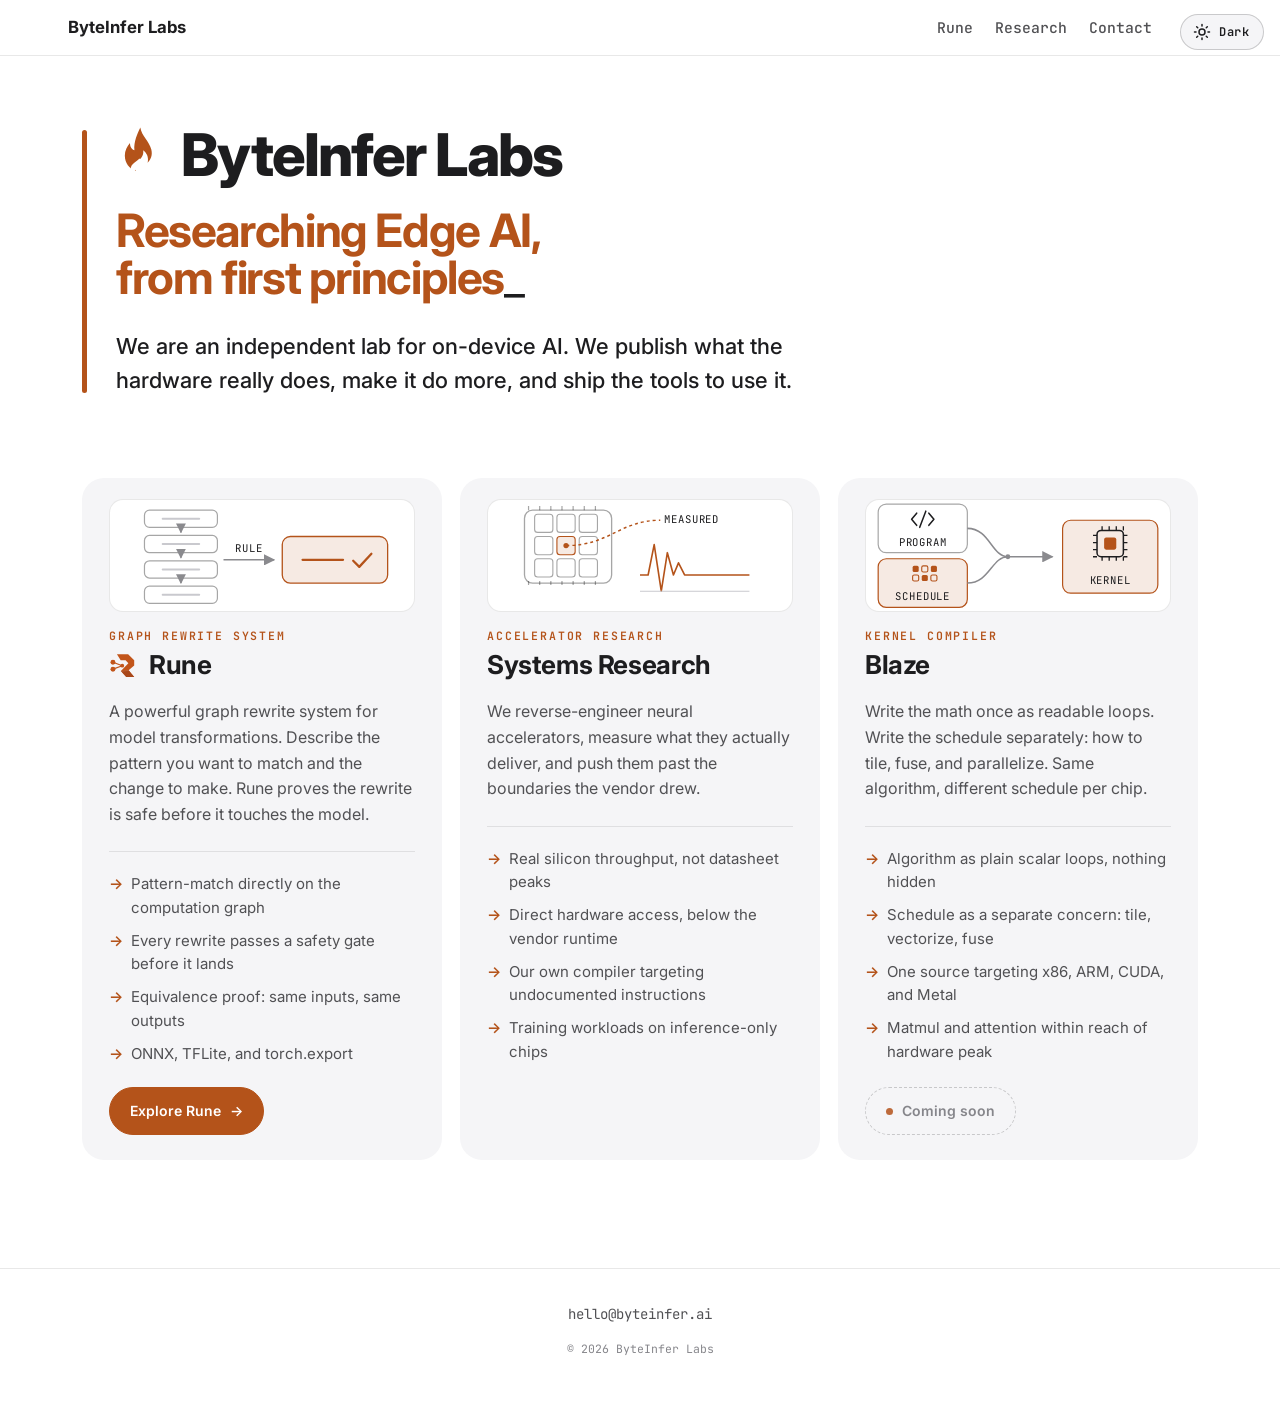
==== commit 53be8aef: "rune: reposition as powerful graph rewrite system, drop em dashes" ====
--- a/index.html
+++ b/index.html
@@ -3,7 +3,7 @@
 <head>
     <meta charset="UTF-8">
     <meta name="viewport" content="width=device-width, initial-scale=1.0">
-    <title>ByteInfer Labs — Researching Edge AI, from first principles</title>
+    <title>ByteInfer Labs | Researching Edge AI, from first principles</title>
     <meta name="description" content="ByteInfer Labs is an independent lab for on-device AI. We publish what the hardware really does, make it do more, and ship the tools to use it: Rune, a graph surgery DSL; Blaze, a kernel compiler.">
     <script>try{var t=localStorage.getItem('byteinfer-theme');if(!t&&matchMedia('(prefers-color-scheme: dark)').matches)t='dark';if(t==='dark')document.documentElement.setAttribute('data-theme','dark');}catch(e){}</script>
     <link rel="preconnect" href="https://fonts.googleapis.com">
@@ -68,11 +68,11 @@
                 </svg>
                     <div class="product-header">
                         <div>
-                            <div class="product-eyebrow">Graph surgery DSL</div>
+                            <div class="product-eyebrow">Graph rewrite system</div>
                             <h3 class="product-name"><img src="rune/brand/rune-mark.svg" alt="" style="height:1.05em;width:auto;margin-right:2px">Rune</h3>
                         </div>
                     </div>
-                    <p class="product-desc">Describe the subgraph you want to change and what should replace it. Rune proves the rewrite is safe before it touches the model.</p>
+                    <p class="product-desc">A powerful graph rewrite system for model transformations. Describe the pattern you want to match and the change to make. Rune proves the rewrite is safe before it touches the model.</p>
                     <ul class="product-points">
                         <li>Pattern-match directly on the computation graph</li>
                         <li>Every rewrite passes a safety gate before it lands</li>
@@ -148,7 +148,7 @@
                             <h3 class="product-name">Blaze</h3>
                         </div>
                     </div>
-                    <p class="product-desc">Write the math once as readable loops. Write the schedule — how to tile, fuse, and parallelize — separately. Same algorithm, different schedule per chip.</p>
+                    <p class="product-desc">Write the math once as readable loops. Write the schedule separately: how to tile, fuse, and parallelize. Same algorithm, different schedule per chip.</p>
                     <ul class="product-points">
                         <li>Algorithm as plain scalar loops, nothing hidden</li>
                         <li>Schedule as a separate concern: tile, vectorize, fuse</li>
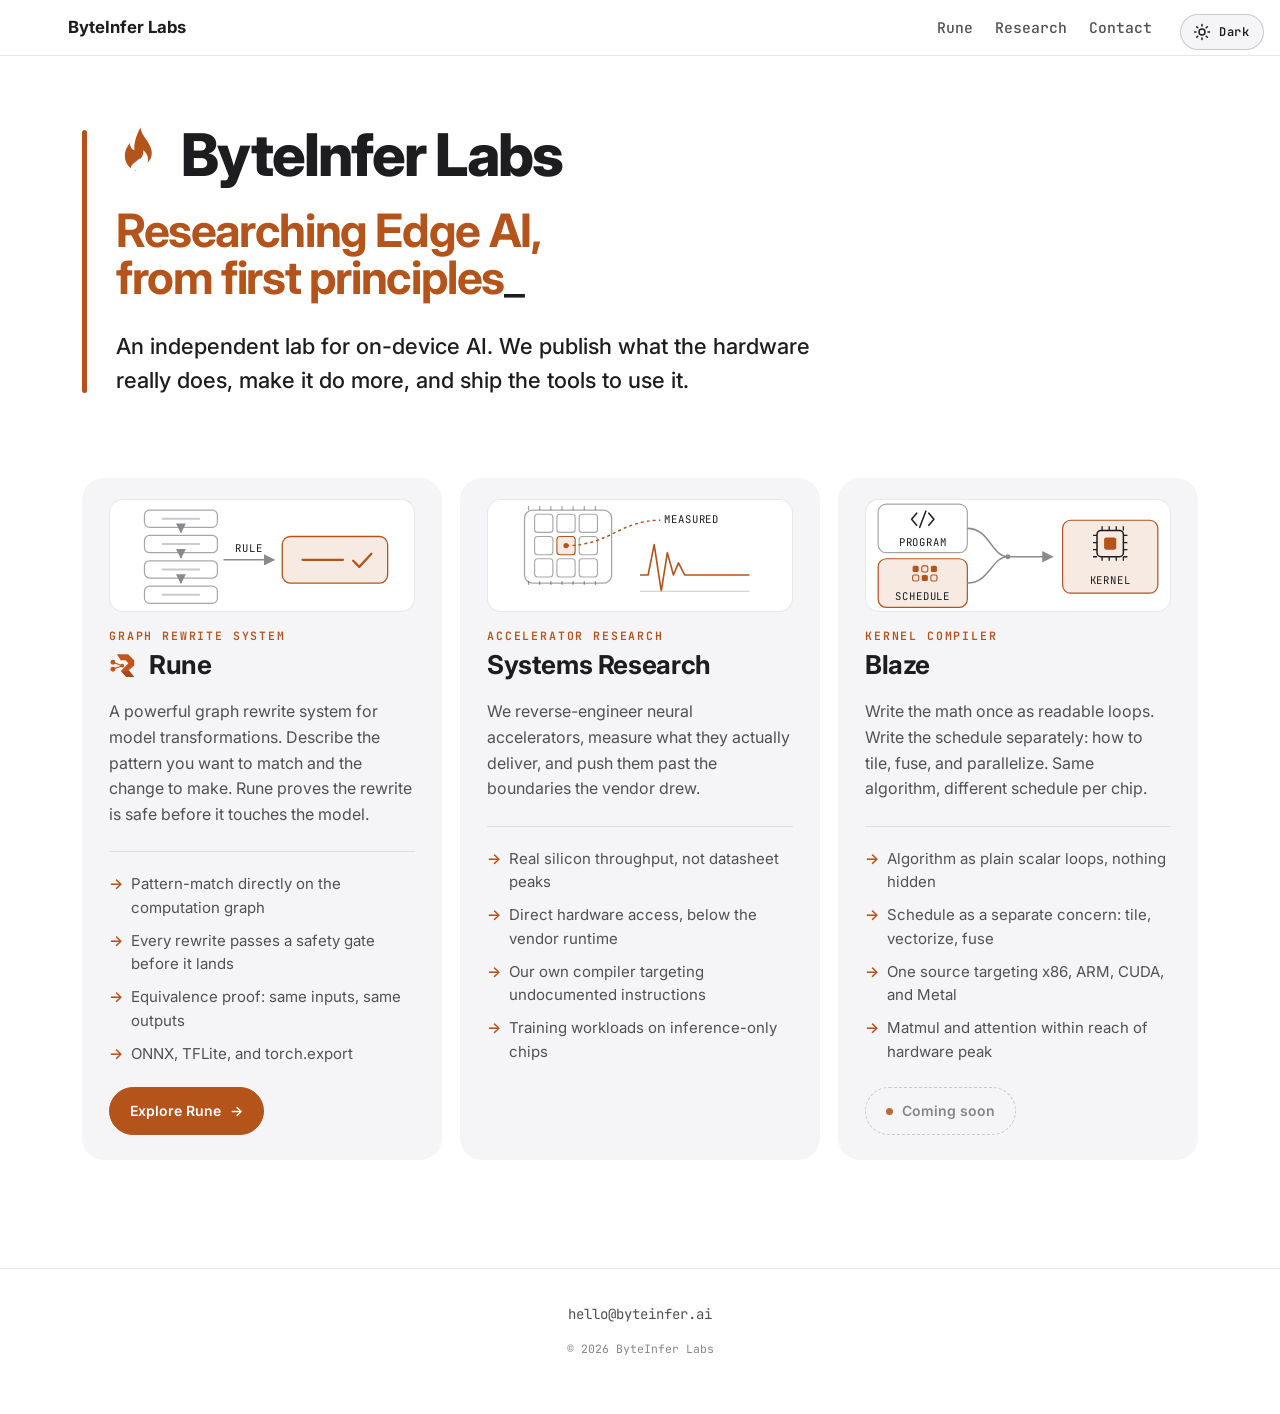
==== commit 26162ec3: "fix stale meta description, tighten hero subtitle" ====
--- a/index.html
+++ b/index.html
@@ -4,7 +4,7 @@
     <meta charset="UTF-8">
     <meta name="viewport" content="width=device-width, initial-scale=1.0">
     <title>ByteInfer Labs | Researching Edge AI, from first principles</title>
-    <meta name="description" content="ByteInfer Labs is an independent lab for on-device AI. We publish what the hardware really does, make it do more, and ship the tools to use it: Rune, a graph surgery DSL; Blaze, a kernel compiler.">
+    <meta name="description" content="ByteInfer Labs is an independent lab for on-device AI. We publish what the hardware really does, make it do more, and ship the tools to use it: Rune, a powerful graph rewrite system; Blaze, a kernel compiler.">
     <script>try{var t=localStorage.getItem('byteinfer-theme');if(!t&&matchMedia('(prefers-color-scheme: dark)').matches)t='dark';if(t==='dark')document.documentElement.setAttribute('data-theme','dark');}catch(e){}</script>
     <link rel="preconnect" href="https://fonts.googleapis.com">
     <link rel="preconnect" href="https://fonts.gstatic.com" crossorigin>
@@ -41,7 +41,7 @@
                 <h1 class="brand-name">ByteInfer Labs</h1>
             </div>
             <h2 class="tagline">Researching Edge AI, from first principles<span class="cursor">_</span></h2>
-            <p class="subtitle">We are an independent lab for on-device AI. We publish what the hardware really does, make it do more, and ship the tools to use it.</p>
+            <p class="subtitle">An independent lab for on-device AI. We publish what the hardware really does, make it do more, and ship the tools to use it.</p>
         </div>
     </section>
 
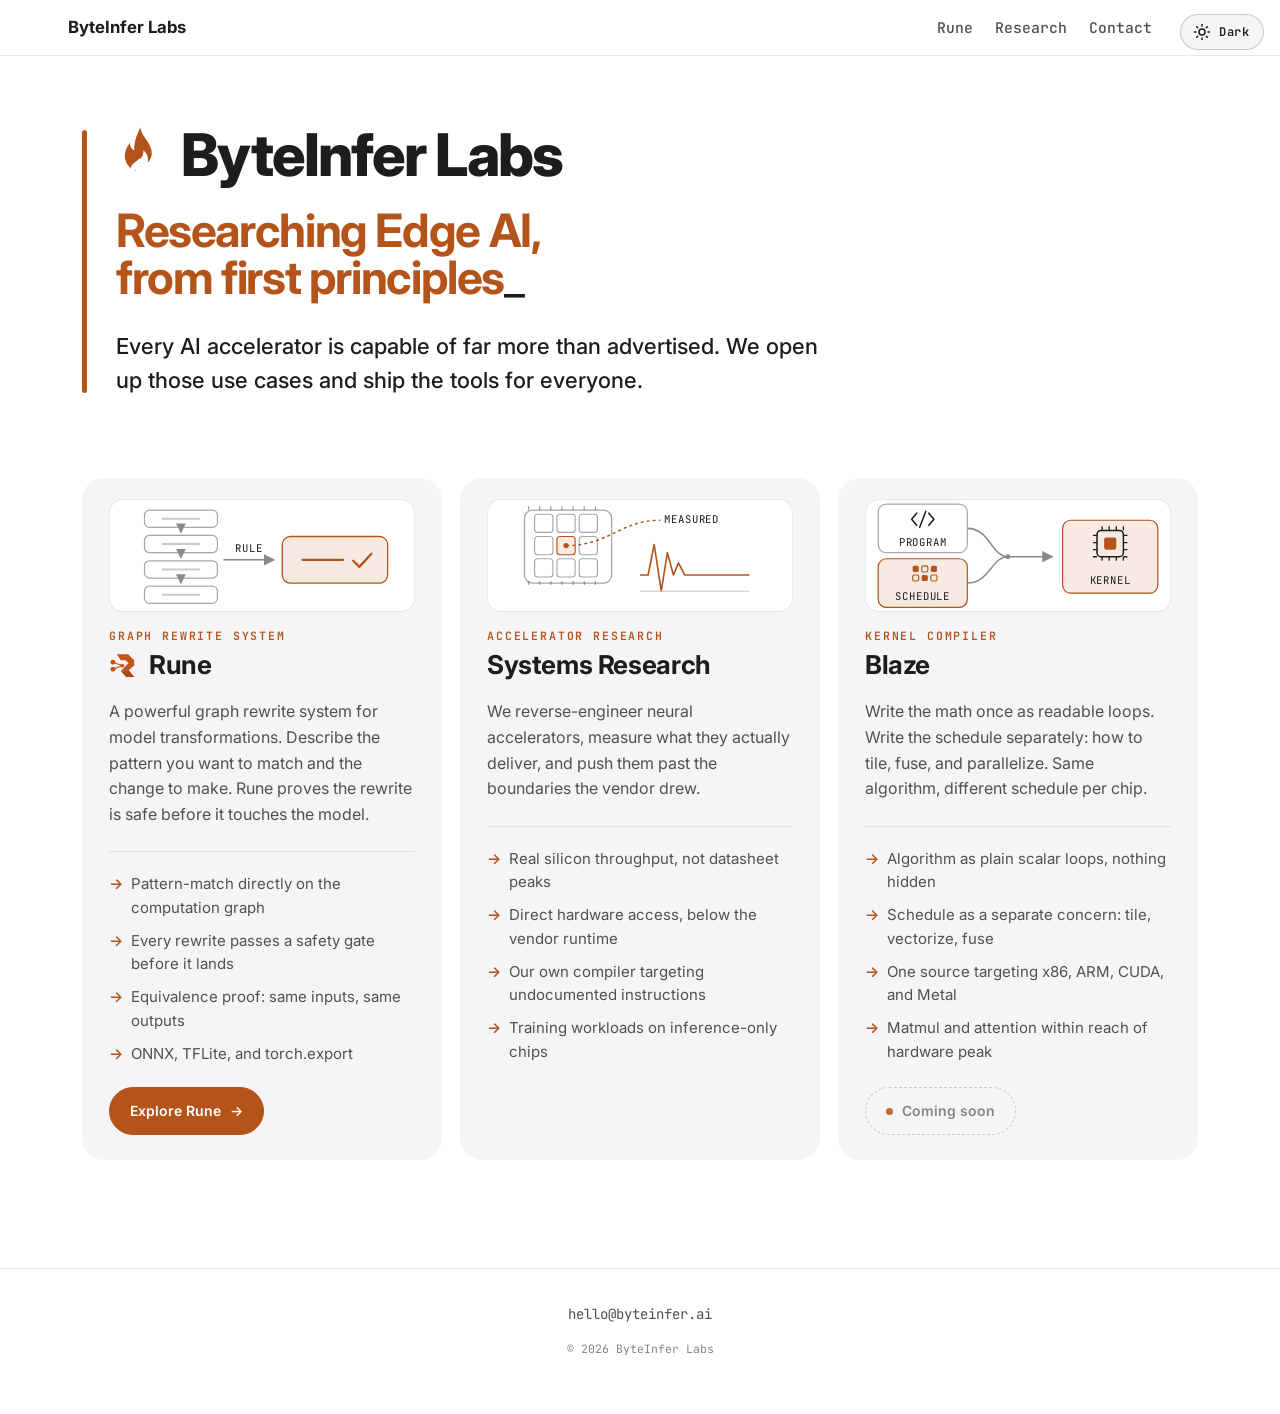
==== commit 4d3d3da5: "hero: rewrite subtitle with accelerator belief statement" ====
--- a/index.html
+++ b/index.html
@@ -41,7 +41,7 @@
                 <h1 class="brand-name">ByteInfer Labs</h1>
             </div>
             <h2 class="tagline">Researching Edge AI, from first principles<span class="cursor">_</span></h2>
-            <p class="subtitle">An independent lab for on-device AI. We publish what the hardware really does, make it do more, and ship the tools to use it.</p>
+            <p class="subtitle">Every AI accelerator is capable of far more than advertised. We open up those use cases and ship the tools for everyone.</p>
         </div>
     </section>
 
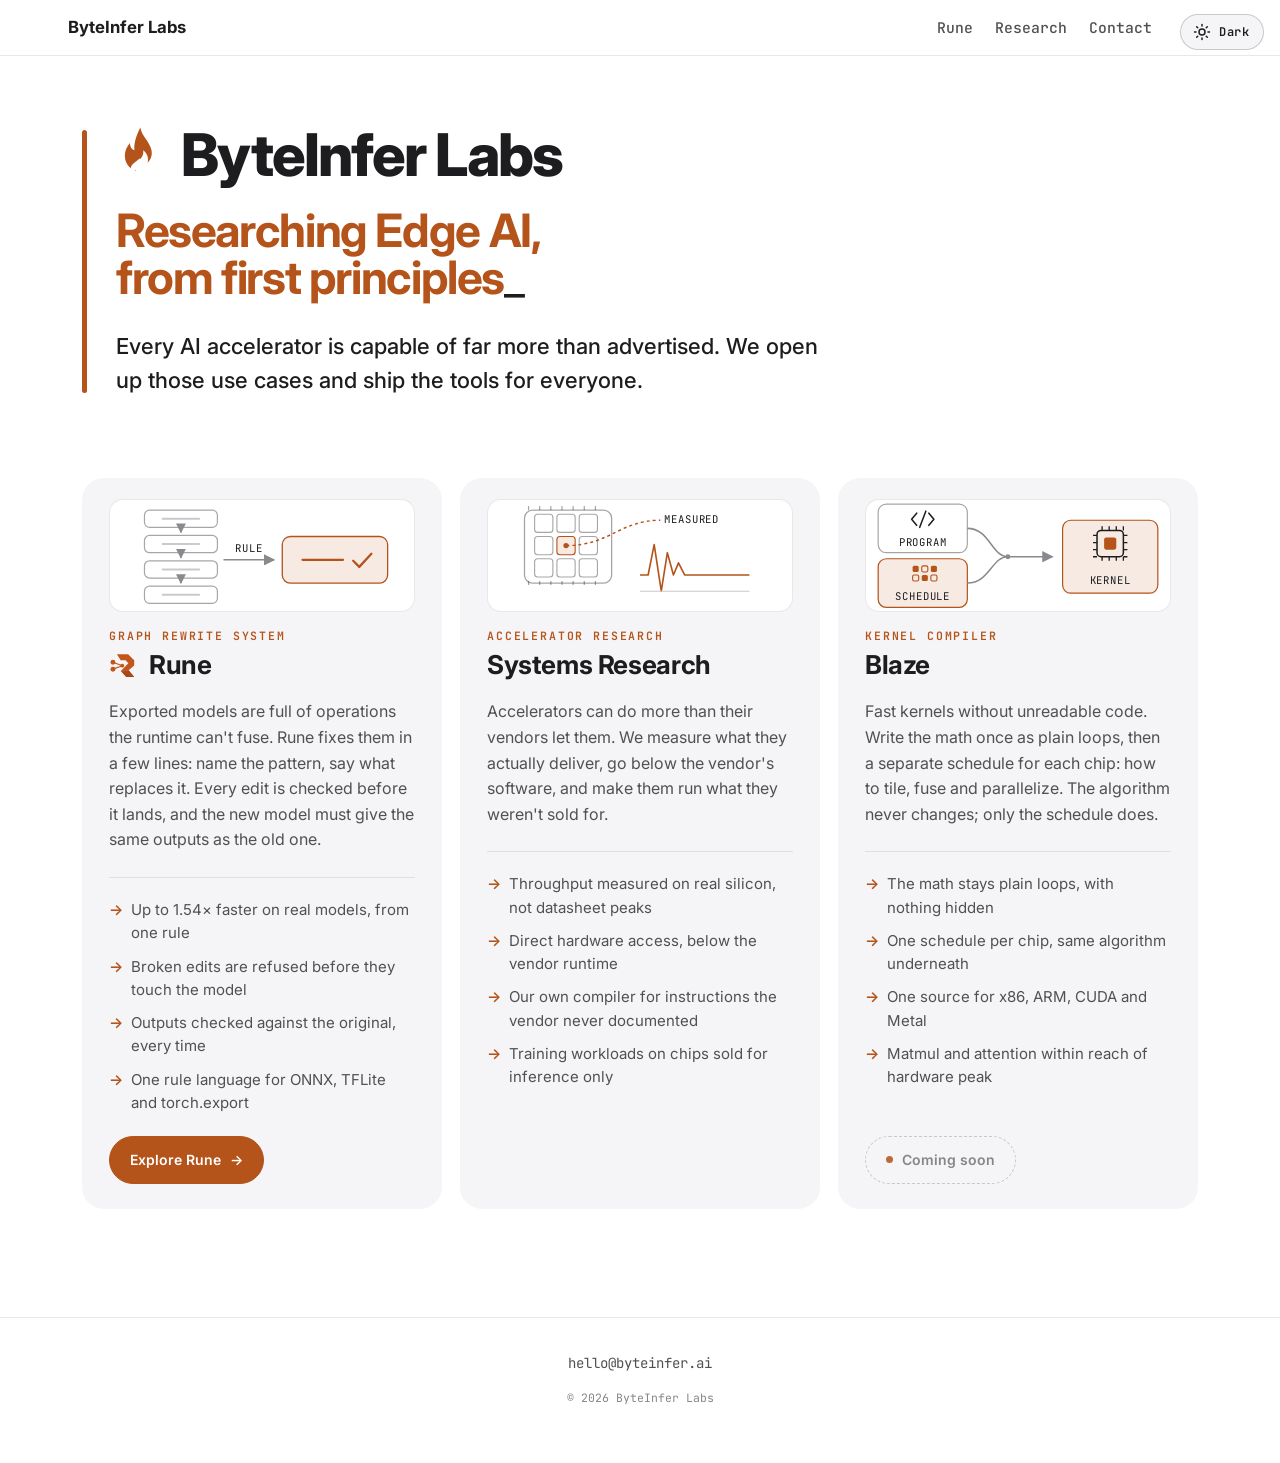
==== commit 5d244f95: "home: rewrite the three card texts for clarity and impact" ====
--- a/index.html
+++ b/index.html
@@ -72,12 +72,12 @@
                             <h3 class="product-name"><img src="rune/brand/rune-mark.svg" alt="" style="height:1.05em;width:auto;margin-right:2px">Rune</h3>
                         </div>
                     </div>
-                    <p class="product-desc">A powerful graph rewrite system for model transformations. Describe the pattern you want to match and the change to make. Rune proves the rewrite is safe before it touches the model.</p>
+                    <p class="product-desc">Exported models are full of operations the runtime can't fuse. Rune fixes them in a few lines: name the pattern, say what replaces it. Every edit is checked before it lands, and the new model must give the same outputs as the old one.</p>
                     <ul class="product-points">
-                        <li>Pattern-match directly on the computation graph</li>
-                        <li>Every rewrite passes a safety gate before it lands</li>
-                        <li>Equivalence proof: same inputs, same outputs</li>
-                        <li>ONNX, TFLite, and torch.export</li>
+                        <li>Up to 1.54× faster on real models, from one rule</li>
+                        <li>Broken edits are refused before they touch the model</li>
+                        <li>Outputs checked against the original, every time</li>
+                        <li>One rule language for ONNX, TFLite and torch.export</li>
                     </ul>
                     <a href="rune/" class="cta-btn">Explore Rune <span class="arrow">→</span></a>
                 </div>
@@ -112,12 +112,12 @@
                             <h3 class="product-name">Systems Research</h3>
                         </div>
                     </div>
-                    <p class="product-desc">We reverse-engineer neural accelerators, measure what they actually deliver, and push them past the boundaries the vendor drew.</p>
+                    <p class="product-desc">Accelerators can do more than their vendors let them. We measure what they actually deliver, go below the vendor's software, and make them run what they weren't sold for.</p>
                     <ul class="product-points">
-                        <li>Real silicon throughput, not datasheet peaks</li>
+                        <li>Throughput measured on real silicon, not datasheet peaks</li>
                         <li>Direct hardware access, below the vendor runtime</li>
-                        <li>Our own compiler targeting undocumented instructions</li>
-                        <li>Training workloads on inference-only chips</li>
+                        <li>Our own compiler for instructions the vendor never documented</li>
+                        <li>Training workloads on chips sold for inference only</li>
                     </ul>
 
                 </div>
@@ -148,11 +148,11 @@
                             <h3 class="product-name">Blaze</h3>
                         </div>
                     </div>
-                    <p class="product-desc">Write the math once as readable loops. Write the schedule separately: how to tile, fuse, and parallelize. Same algorithm, different schedule per chip.</p>
+                    <p class="product-desc">Fast kernels without unreadable code. Write the math once as plain loops, then a separate schedule for each chip: how to tile, fuse and parallelize. The algorithm never changes; only the schedule does.</p>
                     <ul class="product-points">
-                        <li>Algorithm as plain scalar loops, nothing hidden</li>
-                        <li>Schedule as a separate concern: tile, vectorize, fuse</li>
-                        <li>One source targeting x86, ARM, CUDA, and Metal</li>
+                        <li>The math stays plain loops, with nothing hidden</li>
+                        <li>One schedule per chip, same algorithm underneath</li>
+                        <li>One source for x86, ARM, CUDA and Metal</li>
                         <li>Matmul and attention within reach of hardware peak</li>
                     </ul>
                     <span class="cta-soon">Coming soon</span>
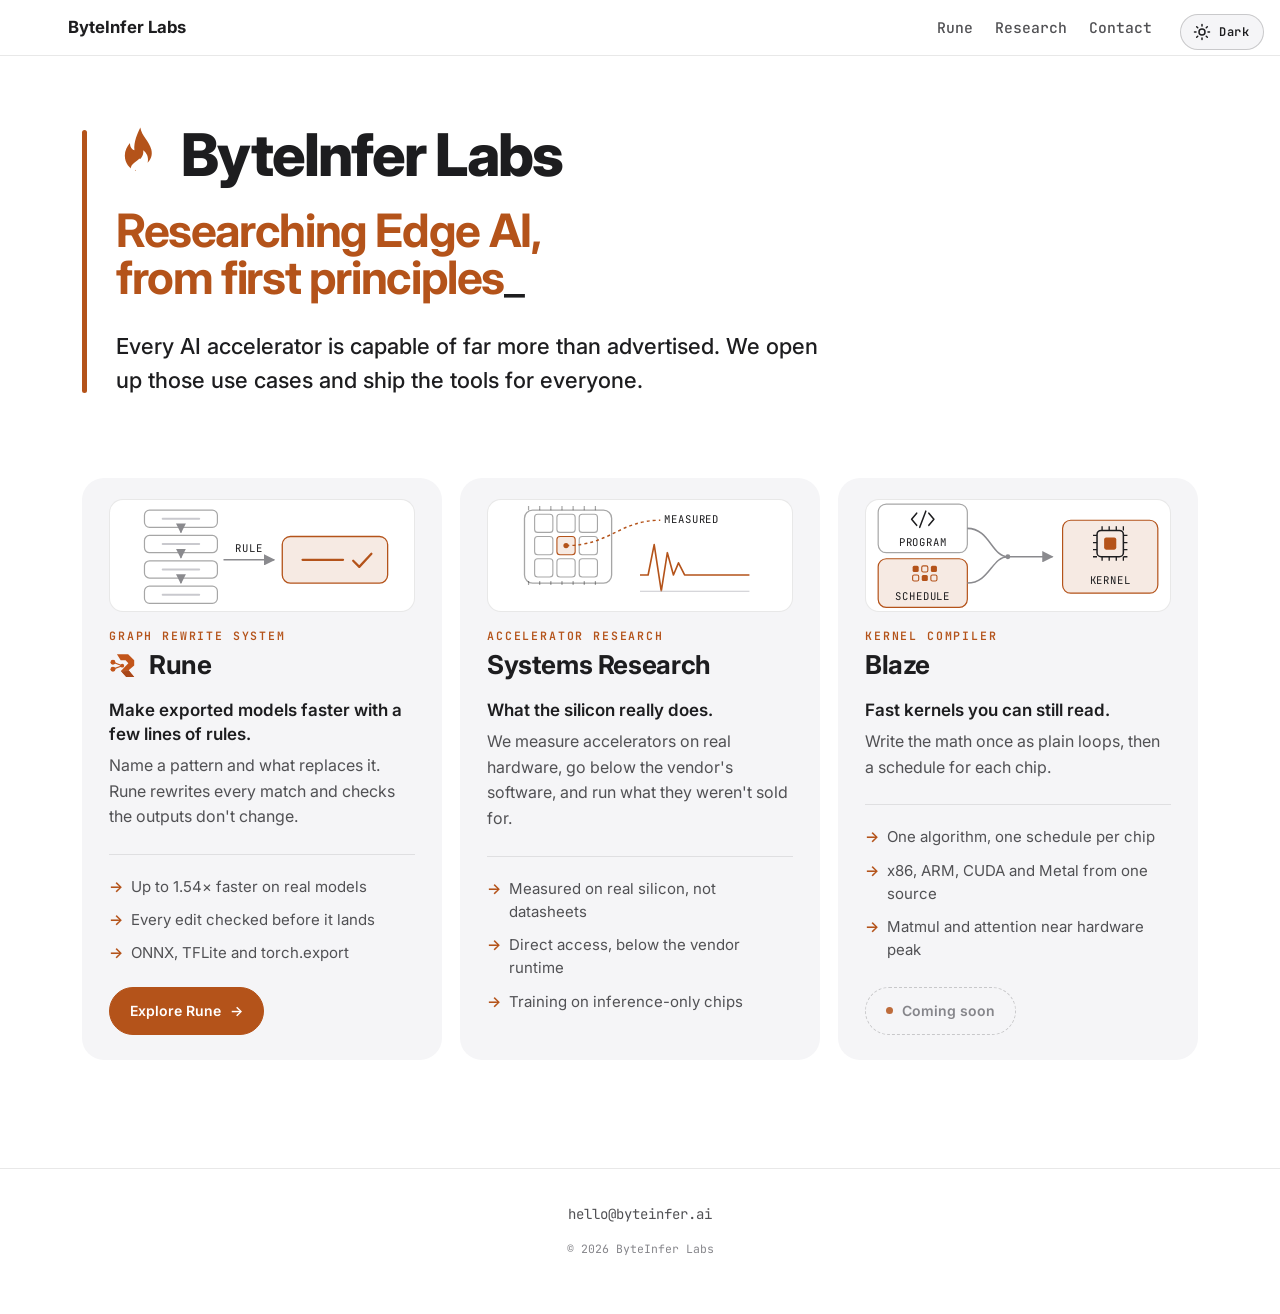
==== commit 4c95a056: "home: cards as a hook, one sentence and three short points" ====
--- a/index.html
+++ b/index.html
@@ -72,12 +72,11 @@
                             <h3 class="product-name"><img src="rune/brand/rune-mark.svg" alt="" style="height:1.05em;width:auto;margin-right:2px">Rune</h3>
                         </div>
                     </div>
-                    <p class="product-desc">Exported models are full of operations the runtime can't fuse. Rune fixes them in a few lines: name the pattern, say what replaces it. Every edit is checked before it lands, and the new model must give the same outputs as the old one.</p>
+                    <p class="product-desc"><strong>Make exported models faster with a few lines of rules.</strong> Name a pattern and what replaces it. Rune rewrites every match and checks the outputs don't change.</p>
                     <ul class="product-points">
-                        <li>Up to 1.54× faster on real models, from one rule</li>
-                        <li>Broken edits are refused before they touch the model</li>
-                        <li>Outputs checked against the original, every time</li>
-                        <li>One rule language for ONNX, TFLite and torch.export</li>
+                        <li>Up to 1.54× faster on real models</li>
+                        <li>Every edit checked before it lands</li>
+                        <li>ONNX, TFLite and torch.export</li>
                     </ul>
                     <a href="rune/" class="cta-btn">Explore Rune <span class="arrow">→</span></a>
                 </div>
@@ -112,12 +111,11 @@
                             <h3 class="product-name">Systems Research</h3>
                         </div>
                     </div>
-                    <p class="product-desc">Accelerators can do more than their vendors let them. We measure what they actually deliver, go below the vendor's software, and make them run what they weren't sold for.</p>
+                    <p class="product-desc"><strong>What the silicon really does.</strong> We measure accelerators on real hardware, go below the vendor's software, and run what they weren't sold for.</p>
                     <ul class="product-points">
-                        <li>Throughput measured on real silicon, not datasheet peaks</li>
-                        <li>Direct hardware access, below the vendor runtime</li>
-                        <li>Our own compiler for instructions the vendor never documented</li>
-                        <li>Training workloads on chips sold for inference only</li>
+                        <li>Measured on real silicon, not datasheets</li>
+                        <li>Direct access, below the vendor runtime</li>
+                        <li>Training on inference-only chips</li>
                     </ul>
 
                 </div>
@@ -148,12 +146,11 @@
                             <h3 class="product-name">Blaze</h3>
                         </div>
                     </div>
-                    <p class="product-desc">Fast kernels without unreadable code. Write the math once as plain loops, then a separate schedule for each chip: how to tile, fuse and parallelize. The algorithm never changes; only the schedule does.</p>
+                    <p class="product-desc"><strong>Fast kernels you can still read.</strong> Write the math once as plain loops, then a schedule for each chip.</p>
                     <ul class="product-points">
-                        <li>The math stays plain loops, with nothing hidden</li>
-                        <li>One schedule per chip, same algorithm underneath</li>
-                        <li>One source for x86, ARM, CUDA and Metal</li>
-                        <li>Matmul and attention within reach of hardware peak</li>
+                        <li>One algorithm, one schedule per chip</li>
+                        <li>x86, ARM, CUDA and Metal from one source</li>
+                        <li>Matmul and attention near hardware peak</li>
                     </ul>
                     <span class="cta-soon">Coming soon</span>
                 </div>
--- a/styles.css
+++ b/styles.css
@@ -138,6 +138,7 @@
 .product-badge{font-family:var(--mono);font-size:10px;font-weight:600;letter-spacing:.08em;
   text-transform:uppercase;color:var(--accent);border:1px solid var(--accent);border-radius:5px;padding:2px 7px}
 .product-desc{font-size:16px;line-height:1.6;color:var(--ink-2);margin:12px 0 18px}
+.product-desc strong{display:block;color:var(--ink);font-weight:600;font-size:17px;line-height:1.4;margin-bottom:6px}
 .product-numbers{display:grid;grid-template-columns:1fr 1fr;gap:14px 18px;margin:6px 0 22px;
   padding-top:20px;border-top:1px solid var(--hair)}
 .number-item{display:flex;flex-direction:column;gap:1px}
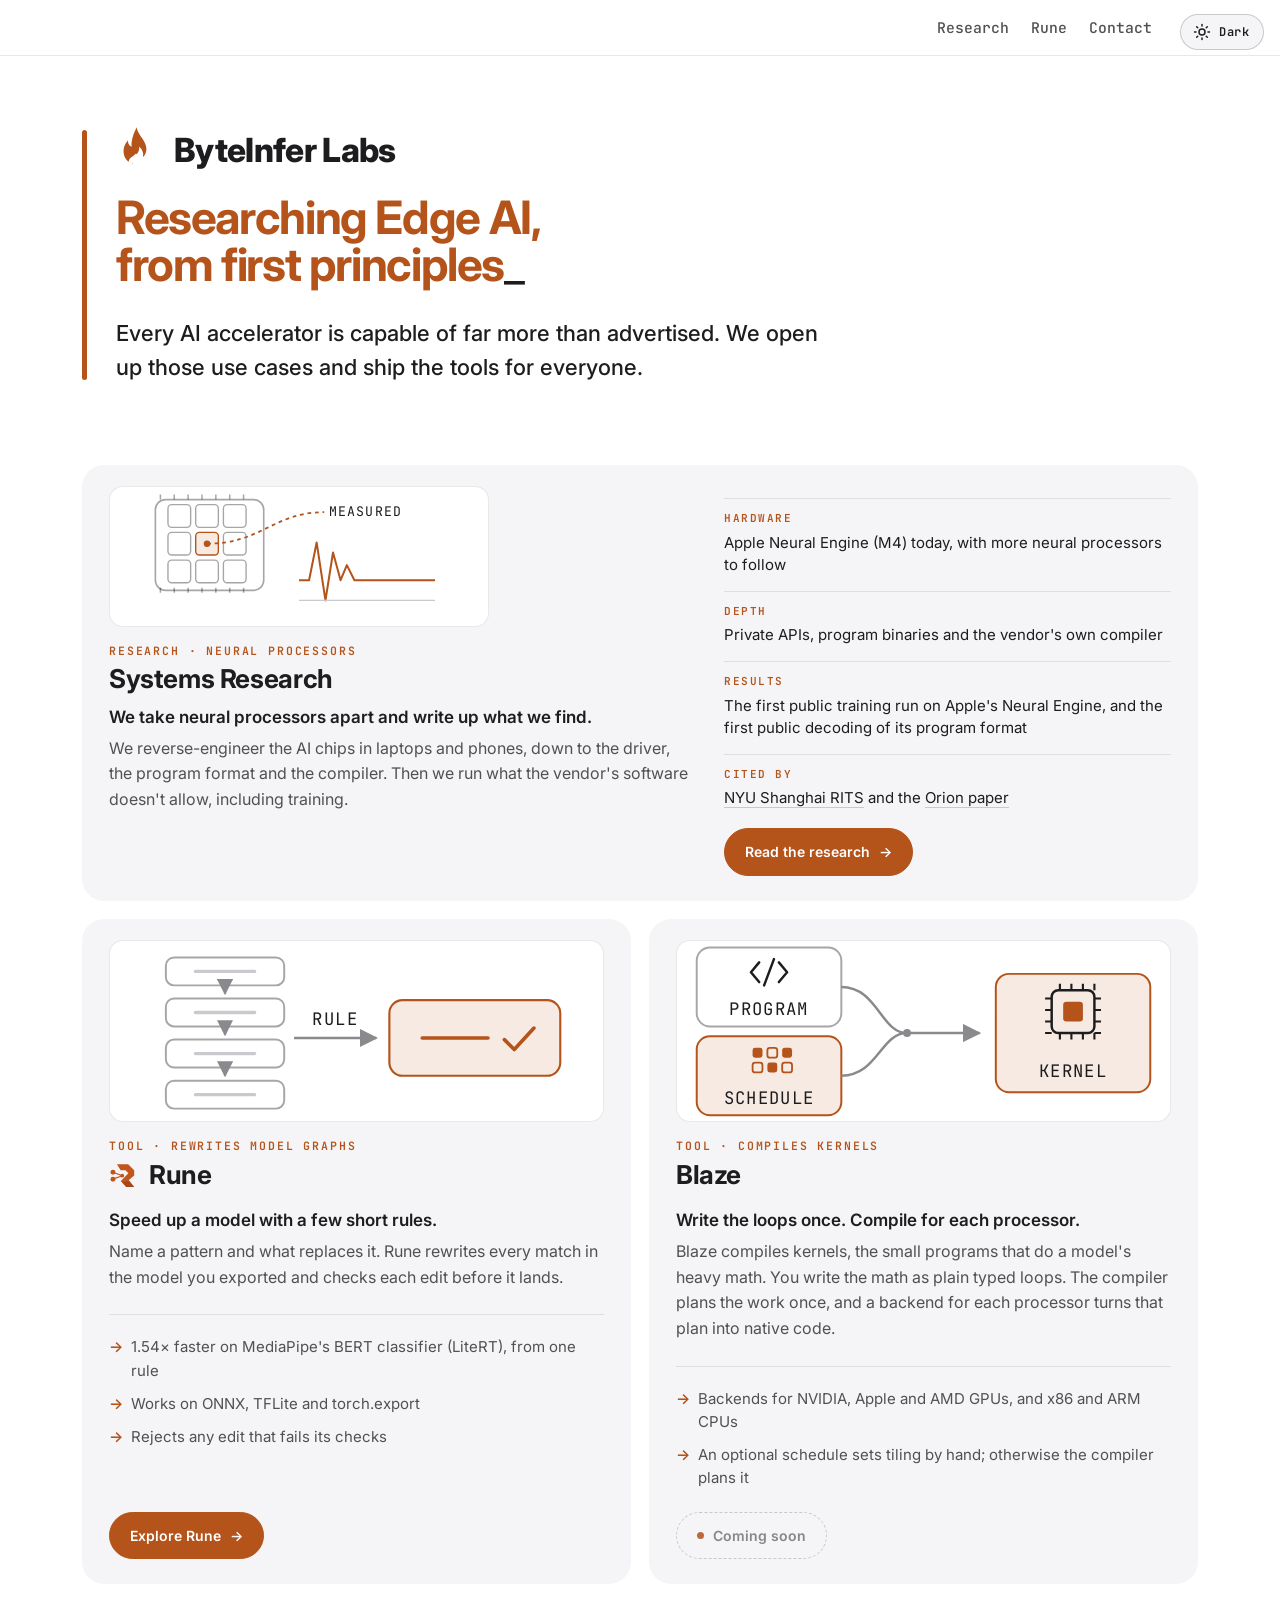
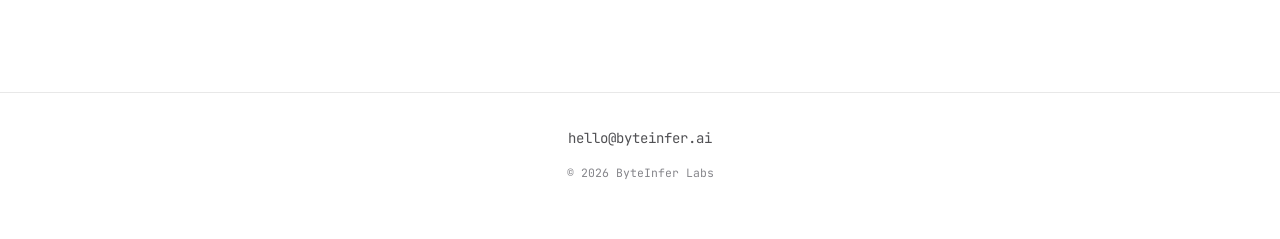
==== commit 13c4e0ca: "home: research-led layout, plainer tool copy, corrected Blaze card; new /research/ publications page" ====
--- a/index.html
+++ b/index.html
@@ -22,13 +22,9 @@
 
     <!-- Nav bar -->
     <nav class="topnav">
-        <a href="index.html" class="topnav-brand">
-            <img src="flame-transparent.png" alt="" class="topnav-flame">
-            ByteInfer Labs
-        </a>
-        <div class="topnav-links">
+        <div class="topnav-links home-links">
+            <a href="research/">Research</a>
             <a href="rune/">Rune</a>
-            <a href="#research">Research</a>
             <a href="mailto:hello@byteinfer.ai">Contact</a>
         </div>
     </nav>
@@ -47,44 +43,9 @@
 
     <!-- Products -->
     <section class="product-section">
-        <div class="product-grid">
-            <!-- Rune -->
-            <div class="product-card">
-                <div class="product-card-inner">
-                    <svg class="card-art" viewBox="0 0 300 110" role="img" aria-hidden="true">
-                    <defs><marker id="ah-rune" viewBox="0 0 10 10" refX="9" refY="5" markerWidth="7" markerHeight="7" orient="auto-start-reverse"><path d="M0 0L10 5L0 10z" fill="var(--edge)"/></marker></defs>
-<rect x="34" y="10" width="72" height="17" rx="5" fill="var(--nd-fill)" stroke="var(--nd-port-stroke)" stroke-width="1.2"/><path d="M52 18.5h36" stroke="var(--edge-dead)" stroke-width="2" stroke-linecap="round"/>
-<rect x="34" y="35" width="72" height="17" rx="5" fill="var(--nd-fill)" stroke="var(--nd-port-stroke)" stroke-width="1.2"/><path d="M52 43.5h36" stroke="var(--edge-dead)" stroke-width="2" stroke-linecap="round"/>
-<rect x="34" y="60" width="72" height="17" rx="5" fill="var(--nd-fill)" stroke="var(--nd-port-stroke)" stroke-width="1.2"/><path d="M52 68.5h36" stroke="var(--edge-dead)" stroke-width="2" stroke-linecap="round"/>
-<rect x="34" y="85" width="72" height="17" rx="5" fill="var(--nd-fill)" stroke="var(--nd-port-stroke)" stroke-width="1.2"/><path d="M52 93.5h36" stroke="var(--edge-dead)" stroke-width="2" stroke-linecap="round"/>
-<path d="M70 27v5" stroke="var(--edge)" stroke-width="1.4" fill="none" marker-end="url(#ah-rune)"/>
-<path d="M70 52v5" stroke="var(--edge)" stroke-width="1.4" fill="none" marker-end="url(#ah-rune)"/>
-<path d="M70 77v5" stroke="var(--edge)" stroke-width="1.4" fill="none" marker-end="url(#ah-rune)"/>
-<path d="M112 59h50" stroke="var(--edge)" stroke-width="1.6" fill="none" marker-end="url(#ah-rune)"/>
-<text x="137" y="51" text-anchor="middle" font-family="var(--mono)" font-size="8.5" letter-spacing=".08em" fill="var(--ink-3)">RULE</text>
-<rect x="170" y="36" width="104" height="46" rx="8" fill="var(--nd-new-fill)" stroke="var(--accent)" stroke-width="1.3"/>
-<path d="M190 59h40" stroke="var(--accent)" stroke-width="2.2" stroke-linecap="round"/>
-<path d="M240 60l6 6 12-13" stroke="var(--accent)" stroke-width="2.2" fill="none" stroke-linecap="round" stroke-linejoin="round"/>
-                </svg>
-                    <div class="product-header">
-                        <div>
-                            <div class="product-eyebrow">Graph rewrite system</div>
-                            <h3 class="product-name"><img src="rune/brand/rune-mark.svg" alt="" style="height:1.05em;width:auto;margin-right:2px">Rune</h3>
-                        </div>
-                    </div>
-                    <p class="product-desc"><strong>Make exported models faster with a few lines of rules.</strong> Name a pattern and what replaces it. Rune rewrites every match and checks the outputs don't change.</p>
-                    <ul class="product-points">
-                        <li>Up to 1.54× faster on real models</li>
-                        <li>Every edit checked before it lands</li>
-                        <li>ONNX, TFLite and torch.export</li>
-                    </ul>
-                    <a href="rune/" class="cta-btn">Explore Rune <span class="arrow">→</span></a>
-                </div>
-            </div>
-
-            <!-- Research -->
-            <div class="product-card" id="research">
-                <div class="product-card-inner">
+        <div class="product-card research-card" id="research">
+            <div class="product-card-inner research-inner">
+                <div class="research-main">
                     <svg class="card-art" viewBox="0 0 300 110" role="img" aria-hidden="true">
                     <defs><marker id="ah-res" viewBox="0 0 10 10" refX="9" refY="5" markerWidth="7" markerHeight="7" orient="auto-start-reverse"><path d="M0 0L10 5L0 10z" fill="var(--edge)"/></marker></defs>
 <rect x="36" y="10" width="86" height="72" rx="8" fill="none" stroke="var(--nd-port-stroke)" stroke-width="1.3"/>
@@ -107,17 +68,54 @@
                 </svg>
                     <div class="product-header">
                         <div>
-                            <div class="product-eyebrow">Accelerator research</div>
+                            <div class="product-eyebrow">Research &middot; neural processors</div>
                             <h3 class="product-name">Systems Research</h3>
                         </div>
                     </div>
-                    <p class="product-desc"><strong>What the silicon really does.</strong> We measure accelerators on real hardware, go below the vendor's software, and run what they weren't sold for.</p>
+                    <p class="product-desc"><strong>We take neural processors apart and write up what we find.</strong> We reverse-engineer the AI chips in laptops and phones, down to the driver, the program format and the compiler. Then we run what the vendor's software doesn't allow, including training.</p>
+                </div>
+                <dl class="research-facts">
+                    <div><dt>Hardware</dt><dd>Apple Neural Engine (M4) today, with more neural processors to follow</dd></div>
+                    <div><dt>Depth</dt><dd>Private APIs, program binaries and the vendor's own compiler</dd></div>
+                    <div><dt>Results</dt><dd>The first public training run on Apple's Neural Engine, and the first public decoding of its program format</dd></div>
+                    <div><dt>Cited by</dt><dd><a class="cite" href="https://rits.shanghai.nyu.edu/ai/reverse-engineering-apples-neural-engine-to-train-transformers-on-m4/">NYU Shanghai RITS</a> and the <a class="cite" href="https://arxiv.org/abs/2603.06728">Orion paper</a></dd></div>
+                    <a href="research/" class="cta-btn">Read the research <span class="arrow">&rarr;</span></a>
+                </dl>
+            </div>
+        </div>
+
+    <div class="product-grid ship-grid">
+            <!-- Rune -->
+            <div class="product-card">
+                <div class="product-card-inner">
+                    <svg class="card-art" viewBox="0 0 300 110" role="img" aria-hidden="true">
+                    <defs><marker id="ah-rune" viewBox="0 0 10 10" refX="9" refY="5" markerWidth="7" markerHeight="7" orient="auto-start-reverse"><path d="M0 0L10 5L0 10z" fill="var(--edge)"/></marker></defs>
+<rect x="34" y="10" width="72" height="17" rx="5" fill="var(--nd-fill)" stroke="var(--nd-port-stroke)" stroke-width="1.2"/><path d="M52 18.5h36" stroke="var(--edge-dead)" stroke-width="2" stroke-linecap="round"/>
+<rect x="34" y="35" width="72" height="17" rx="5" fill="var(--nd-fill)" stroke="var(--nd-port-stroke)" stroke-width="1.2"/><path d="M52 43.5h36" stroke="var(--edge-dead)" stroke-width="2" stroke-linecap="round"/>
+<rect x="34" y="60" width="72" height="17" rx="5" fill="var(--nd-fill)" stroke="var(--nd-port-stroke)" stroke-width="1.2"/><path d="M52 68.5h36" stroke="var(--edge-dead)" stroke-width="2" stroke-linecap="round"/>
+<rect x="34" y="85" width="72" height="17" rx="5" fill="var(--nd-fill)" stroke="var(--nd-port-stroke)" stroke-width="1.2"/><path d="M52 93.5h36" stroke="var(--edge-dead)" stroke-width="2" stroke-linecap="round"/>
+<path d="M70 27v5" stroke="var(--edge)" stroke-width="1.4" fill="none" marker-end="url(#ah-rune)"/>
+<path d="M70 52v5" stroke="var(--edge)" stroke-width="1.4" fill="none" marker-end="url(#ah-rune)"/>
+<path d="M70 77v5" stroke="var(--edge)" stroke-width="1.4" fill="none" marker-end="url(#ah-rune)"/>
+<path d="M112 59h50" stroke="var(--edge)" stroke-width="1.6" fill="none" marker-end="url(#ah-rune)"/>
+<text x="137" y="51" text-anchor="middle" font-family="var(--mono)" font-size="8.5" letter-spacing=".08em" fill="var(--ink-3)">RULE</text>
+<rect x="170" y="36" width="104" height="46" rx="8" fill="var(--nd-new-fill)" stroke="var(--accent)" stroke-width="1.3"/>
+<path d="M190 59h40" stroke="var(--accent)" stroke-width="2.2" stroke-linecap="round"/>
+<path d="M240 60l6 6 12-13" stroke="var(--accent)" stroke-width="2.2" fill="none" stroke-linecap="round" stroke-linejoin="round"/>
+                </svg>
+                    <div class="product-header">
+                        <div>
+                            <div class="product-eyebrow">Tool &middot; rewrites model graphs</div>
+                            <h3 class="product-name"><img src="rune/brand/rune-mark.svg" alt="" style="height:1.05em;width:auto;margin-right:2px">Rune</h3>
+                        </div>
+                    </div>
+                    <p class="product-desc"><strong>Speed up a model with a few short rules.</strong> Name a pattern and what replaces it. Rune rewrites every match in the model you exported and checks each edit before it lands.</p>
                     <ul class="product-points">
-                        <li>Measured on real silicon, not datasheets</li>
-                        <li>Direct access, below the vendor runtime</li>
-                        <li>Training on inference-only chips</li>
+                        <li>1.54&times; faster on MediaPipe's BERT classifier (LiteRT), from one rule</li>
+                        <li>Works on ONNX, TFLite and torch.export</li>
+                        <li>Rejects any edit that fails its checks</li>
                     </ul>
-
+                    <a href="rune/" class="cta-btn">Explore Rune <span class="arrow">&rarr;</span></a>
                 </div>
             </div>
 
@@ -142,15 +140,14 @@
                 </svg>
                     <div class="product-header">
                         <div>
-                            <div class="product-eyebrow">Kernel compiler</div>
+                            <div class="product-eyebrow">Tool &middot; compiles kernels</div>
                             <h3 class="product-name">Blaze</h3>
                         </div>
                     </div>
-                    <p class="product-desc"><strong>Fast kernels you can still read.</strong> Write the math once as plain loops, then a schedule for each chip.</p>
+                    <p class="product-desc"><strong>Write the loops once. Compile for each processor.</strong> Blaze compiles kernels, the small programs that do a model's heavy math. You write the math as plain typed loops. The compiler plans the work once, and a backend for each processor turns that plan into native code.</p>
                     <ul class="product-points">
-                        <li>One algorithm, one schedule per chip</li>
-                        <li>x86, ARM, CUDA and Metal from one source</li>
-                        <li>Matmul and attention near hardware peak</li>
+                        <li>Backends for NVIDIA, Apple and AMD GPUs, and x86 and ARM CPUs</li>
+                        <li>An optional schedule sets tiling by hand; otherwise the compiler plans it</li>
                     </ul>
                     <span class="cta-soon">Coming soon</span>
                 </div>
--- a/styles.css
+++ b/styles.css
@@ -458,3 +458,49 @@
 .pub-series{font-size:13.5px;font-weight:600;color:var(--ink);margin:12px 0 2px}
 .card-art{width:100%;height:auto;display:block;margin:-6px 0 14px;border-radius:14px;background:var(--bg);border:1px solid var(--hair)}
 :root[data-theme="dark"] .card-art{background:var(--nd-dead-fill)}
+
+/* home: brand once in the hero, research leads, tools follow */
+.home-links{margin-left:auto}
+.hero-mark .flame{width:40px;height:auto}
+.brand-name{font-size:clamp(26px,2.6vw,34px)!important;letter-spacing:-.02em}
+.hero-mark{margin-bottom:18px}
+.research-card{margin-bottom:18px}
+.research-inner{display:grid;grid-template-columns:minmax(0,1.3fr) minmax(0,1fr);gap:34px;align-items:start}
+.research-main .card-art{max-width:380px}
+.research-facts{margin:6px 0 0;display:flex;flex-direction:column;gap:14px}
+.research-facts div{border-top:1px solid var(--hair);padding-top:10px}
+.research-facts dt{font-family:var(--mono);font-size:11px;font-weight:600;letter-spacing:.14em;text-transform:uppercase;color:var(--accent);margin-bottom:4px}
+.research-facts dd{margin:0;font-size:15px;line-height:1.5;color:var(--ink)}
+.research-facts .cta-btn{align-self:flex-start;margin-top:4px}
+.ship-grid{grid-template-columns:repeat(2,1fr)}
+@media(max-width:860px){.research-inner{grid-template-columns:1fr;gap:18px}}
+@media(max-width:700px){.ship-grid{grid-template-columns:1fr}}
+
+/* research publications page */
+.research-page{max-width:860px;margin:0 auto;padding:120px 2rem 40px;position:relative;z-index:1}
+.rp-title{font-family:var(--sans);font-weight:800;font-size:clamp(30px,4vw,44px);letter-spacing:-.02em;line-height:1.1;margin:8px 0 14px;color:var(--ink);text-wrap:balance}
+.rp-lede{font-size:18px;line-height:1.6;color:var(--ink-2);max-width:60ch;margin:0 0 44px}
+.series{border-top:1px solid var(--hair-2);padding-top:22px}
+.series-chip{font-family:var(--mono);font-size:11px;font-weight:600;letter-spacing:.14em;text-transform:uppercase;color:var(--accent)}
+.series-title{font-family:var(--sans);font-size:24px;font-weight:700;margin:6px 0 16px;color:var(--ink)}
+.pub-rows{list-style:none;margin:0;padding:0}
+.pub-row a{display:grid;grid-template-columns:4.5rem minmax(0,1fr);gap:2px 16px;padding:16px 0;border-bottom:1px solid var(--hair);color:inherit;text-decoration:none}
+.pub-row a:hover .pub-title{color:var(--accent)}
+.pub-row .pub-part{grid-row:span 2;font-family:var(--mono);font-size:12px;color:var(--ink-3);padding-top:3px}
+.pub-row .pub-title{font-weight:600;font-size:17px;color:var(--ink)}
+.pub-row .pub-syn{font-size:15px;line-height:1.55;color:var(--ink-2)}
+@media(max-width:600px){.research-page{padding-top:96px}.pub-row a{grid-template-columns:1fr}.pub-row .pub-part{grid-row:auto;padding:0}}
+.series-next{margin-top:40px}
+.series-next .series-title{color:var(--ink-2)}
+.series-note{margin:0}
+.series-cited{font-size:14px;line-height:1.55;color:var(--ink-3);margin:14px 0 0}
+.series-cited a{color:var(--ink-2);border-bottom:1px solid var(--hair-2)}
+.series-cited a:hover{color:var(--accent);border-color:var(--accent)}
+.research-facts a.cite{color:var(--ink);border-bottom:1px solid var(--hair-2)}
+.research-facts a.cite:hover{color:var(--accent);border-color:var(--accent)}
+.pub-row .pub-title{color:var(--accent)}
+.pub-row .pub-title::after{content:" \2192";font-weight:400}
+.pub-row a:hover .pub-title{text-decoration:underline;text-underline-offset:3px}
+.topnav-brand{white-space:nowrap}
+@media(max-width:520px){.topnav-brand{font-size:.95rem;gap:8px}.topnav-links{gap:14px}.topnav-links a{font-size:.82rem}}
+@media(max-width:440px){.topnav-brand .brand-txt{display:none}}
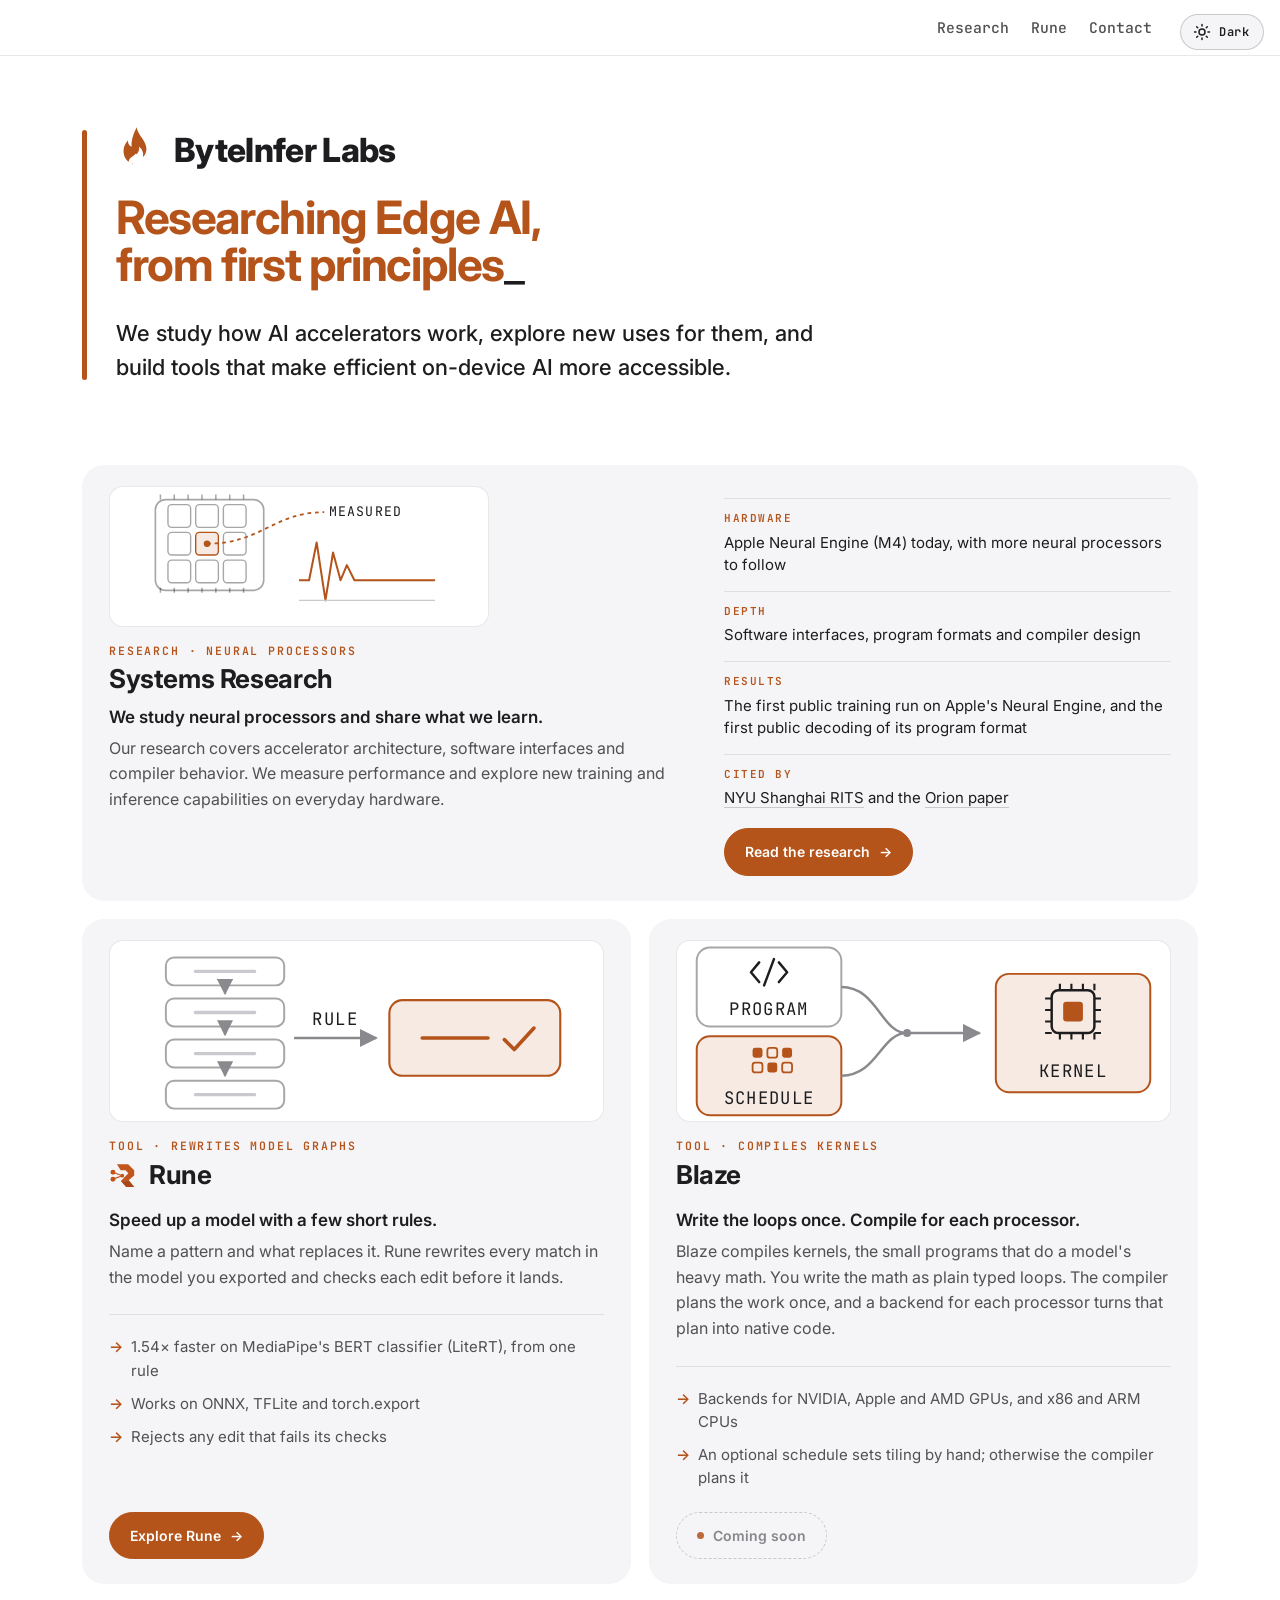
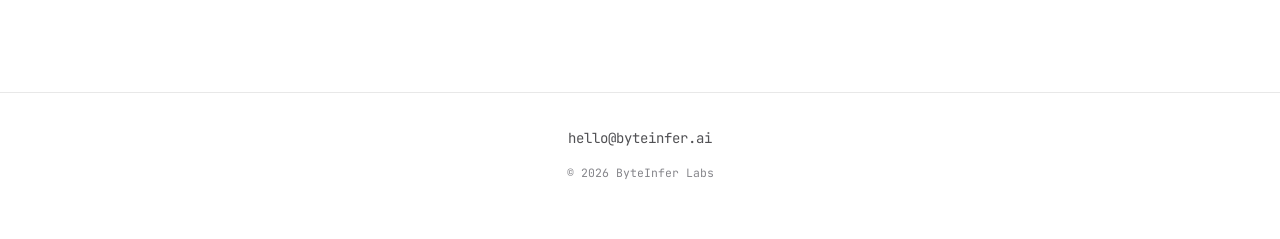
==== commit 81d42c6f: "Soften research copy while preserving first-public achievements" ====
--- a/index.html
+++ b/index.html
@@ -4,7 +4,7 @@
     <meta charset="UTF-8">
     <meta name="viewport" content="width=device-width, initial-scale=1.0">
     <title>ByteInfer Labs | Researching Edge AI, from first principles</title>
-    <meta name="description" content="ByteInfer Labs is an independent lab for on-device AI. We publish what the hardware really does, make it do more, and ship the tools to use it: Rune, a powerful graph rewrite system; Blaze, a kernel compiler.">
+    <meta name="description" content="ByteInfer Labs is an independent lab for on-device AI. We study accelerator architecture, publish our findings, and build tools for efficient AI: Rune, a powerful graph rewrite system; Blaze, a kernel compiler.">
     <script>try{var t=localStorage.getItem('byteinfer-theme');if(!t&&matchMedia('(prefers-color-scheme: dark)').matches)t='dark';if(t==='dark')document.documentElement.setAttribute('data-theme','dark');}catch(e){}</script>
     <link rel="preconnect" href="https://fonts.googleapis.com">
     <link rel="preconnect" href="https://fonts.gstatic.com" crossorigin>
@@ -37,7 +37,7 @@
                 <h1 class="brand-name">ByteInfer Labs</h1>
             </div>
             <h2 class="tagline">Researching Edge AI, from first principles<span class="cursor">_</span></h2>
-            <p class="subtitle">Every AI accelerator is capable of far more than advertised. We open up those use cases and ship the tools for everyone.</p>
+            <p class="subtitle">We study how AI accelerators work, explore new uses for them, and build tools that make efficient on-device AI more accessible.</p>
         </div>
     </section>
 
@@ -72,11 +72,11 @@
                             <h3 class="product-name">Systems Research</h3>
                         </div>
                     </div>
-                    <p class="product-desc"><strong>We take neural processors apart and write up what we find.</strong> We reverse-engineer the AI chips in laptops and phones, down to the driver, the program format and the compiler. Then we run what the vendor's software doesn't allow, including training.</p>
+                    <p class="product-desc"><strong>We study neural processors and share what we learn.</strong> Our research covers accelerator architecture, software interfaces and compiler behavior. We measure performance and explore new training and inference capabilities on everyday hardware.</p>
                 </div>
                 <dl class="research-facts">
                     <div><dt>Hardware</dt><dd>Apple Neural Engine (M4) today, with more neural processors to follow</dd></div>
-                    <div><dt>Depth</dt><dd>Private APIs, program binaries and the vendor's own compiler</dd></div>
+                    <div><dt>Depth</dt><dd>Software interfaces, program formats and compiler design</dd></div>
                     <div><dt>Results</dt><dd>The first public training run on Apple's Neural Engine, and the first public decoding of its program format</dd></div>
                     <div><dt>Cited by</dt><dd><a class="cite" href="https://rits.shanghai.nyu.edu/ai/reverse-engineering-apples-neural-engine-to-train-transformers-on-m4/">NYU Shanghai RITS</a> and the <a class="cite" href="https://arxiv.org/abs/2603.06728">Orion paper</a></dd></div>
                     <a href="research/" class="cta-btn">Read the research <span class="arrow">&rarr;</span></a>
